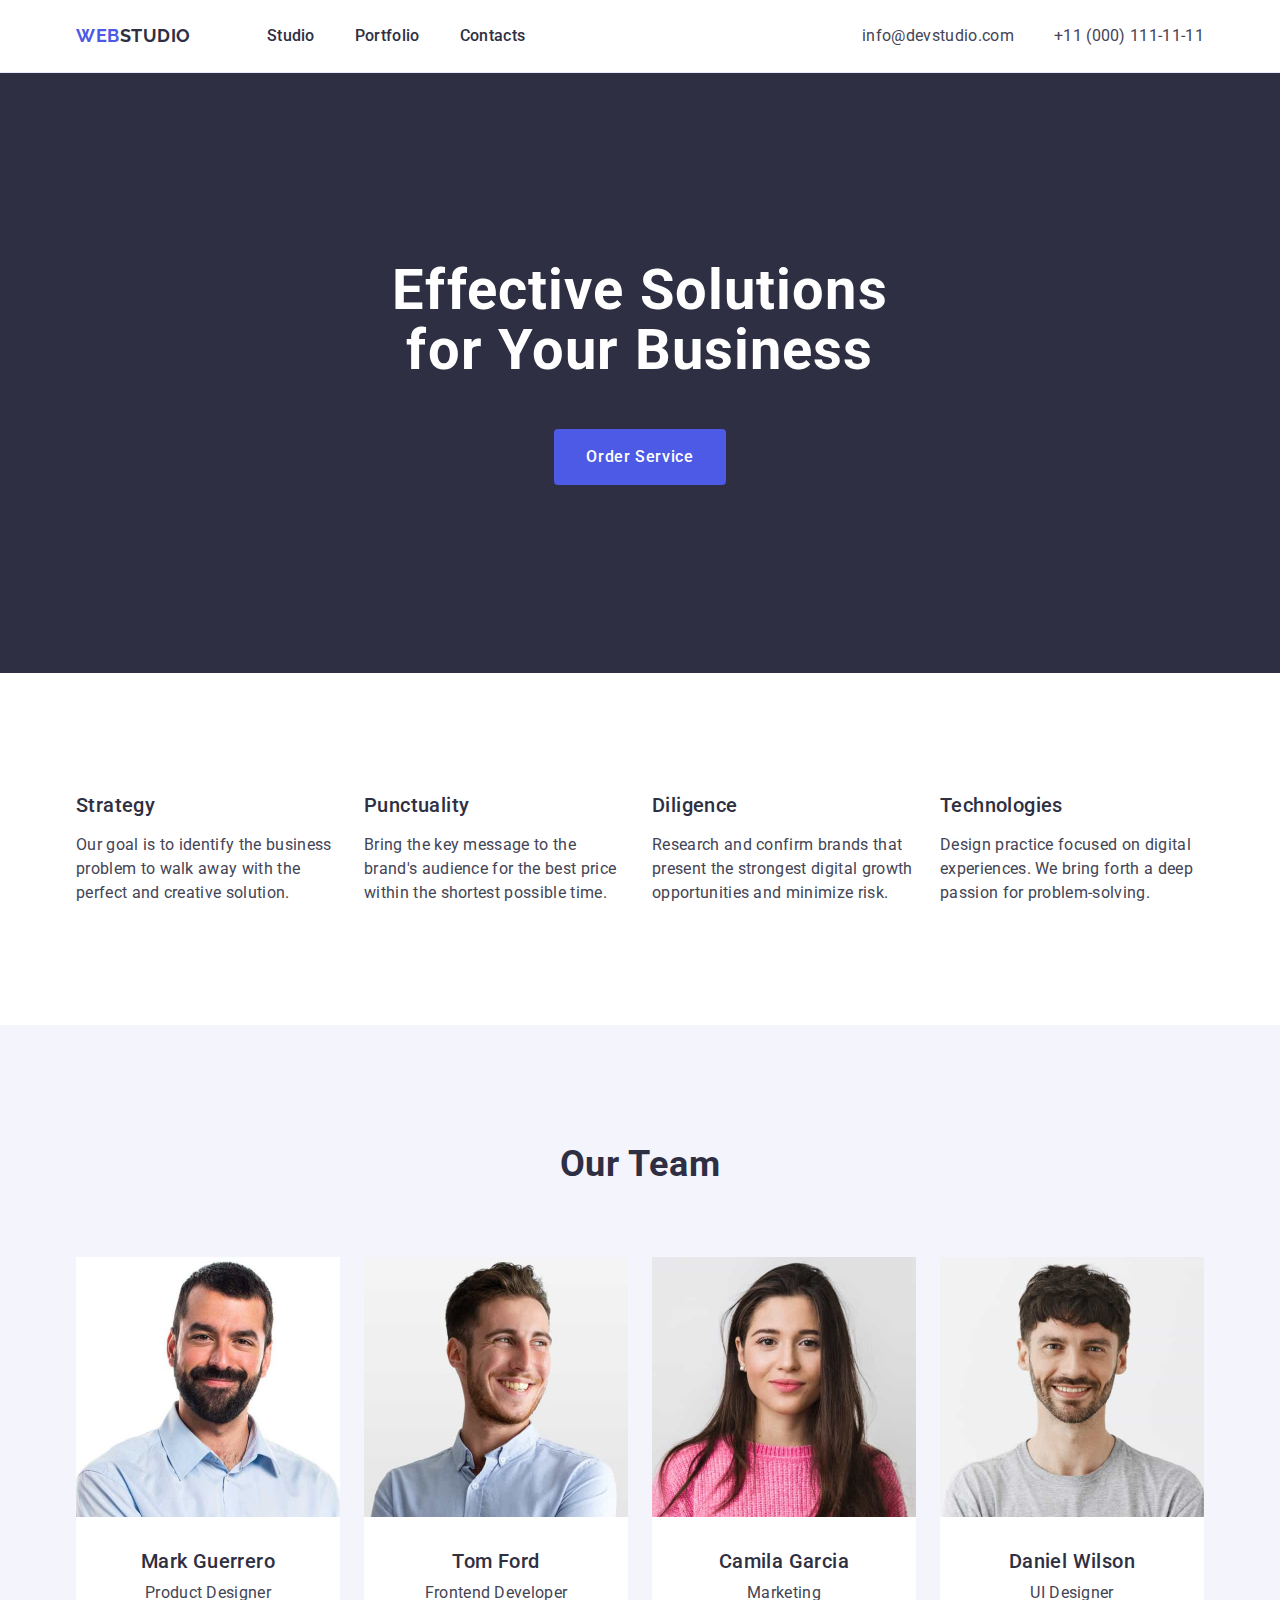
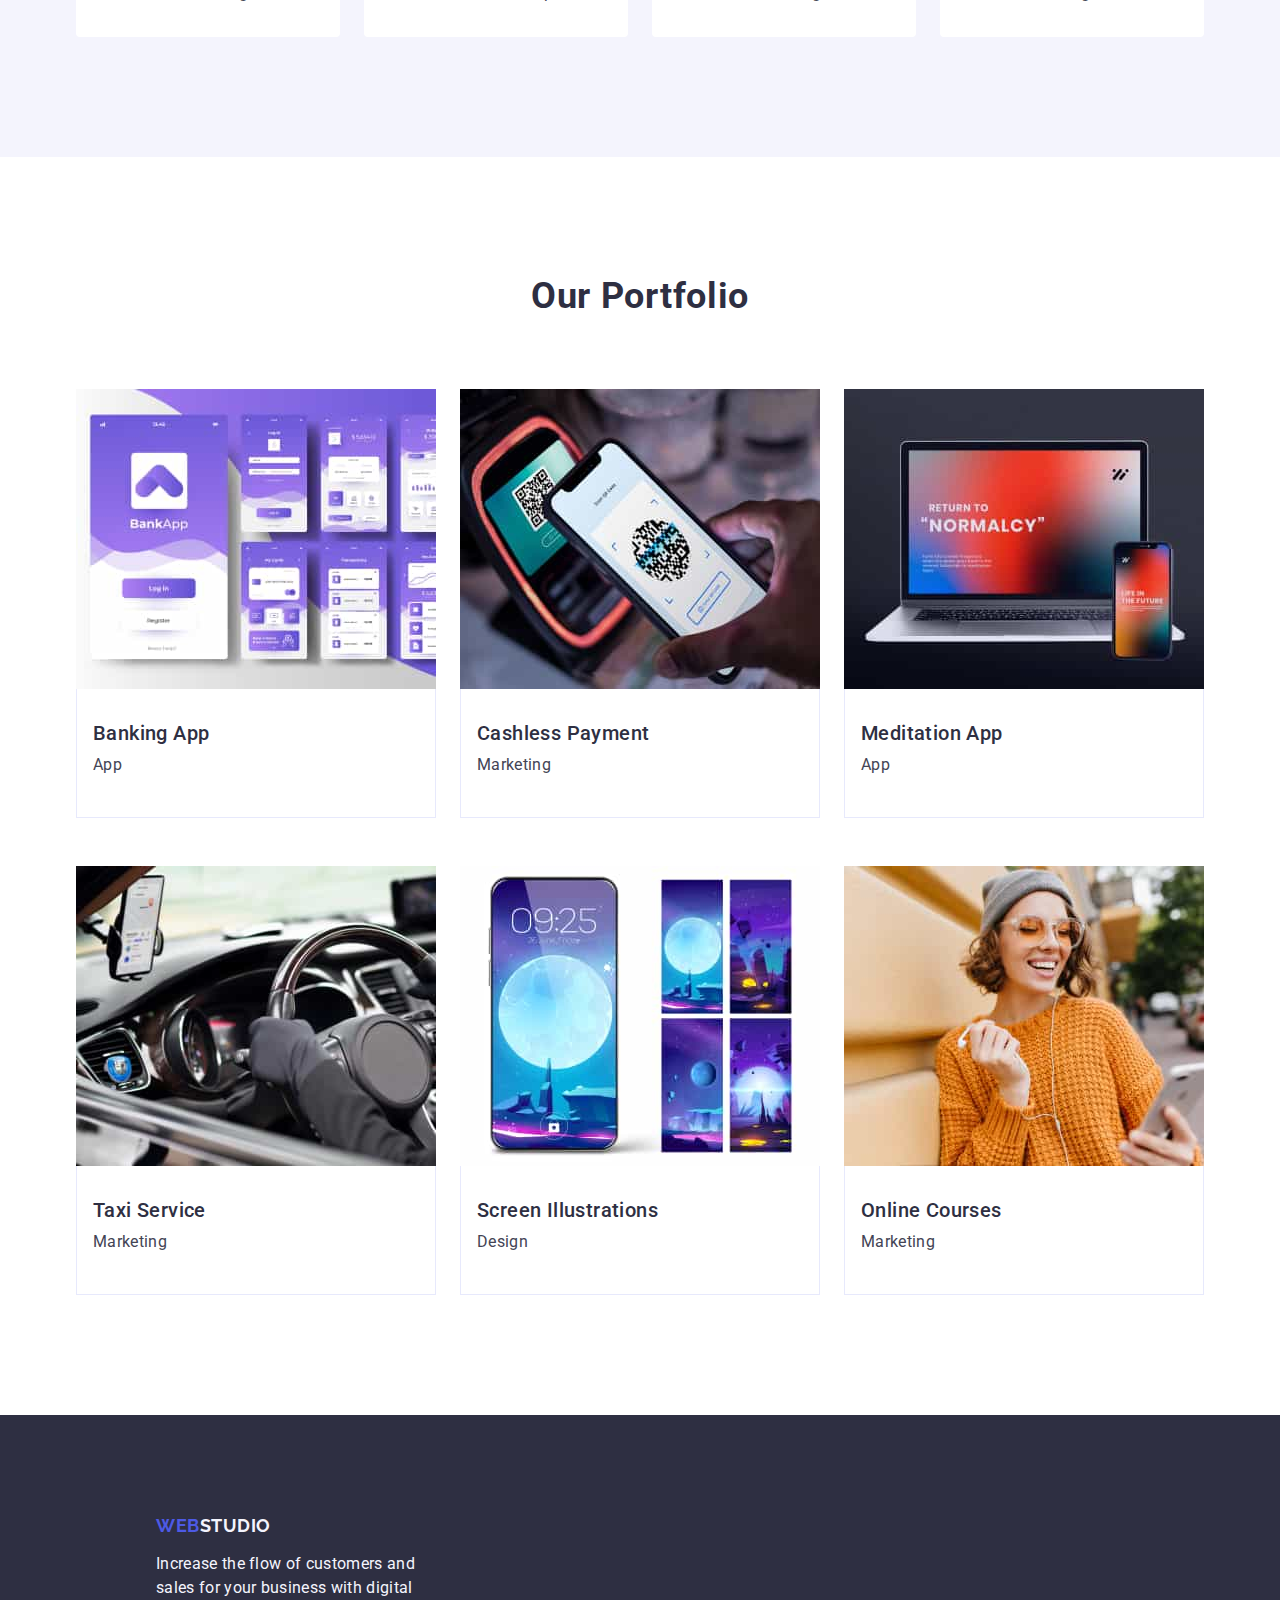
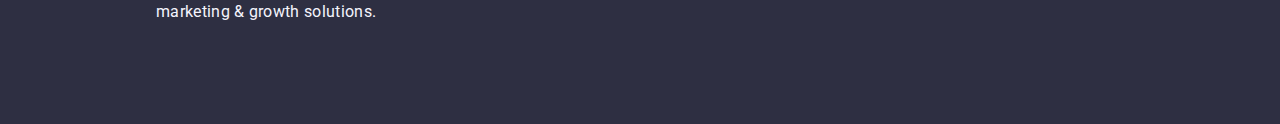
==== index.html @ 089686ec "Initial commit" ====
<!DOCTYPE html>
<html lang="en">

<head>
	<meta charset="UTF-8">
	<meta name="description" content="Web studio company">
	<link rel="preconnect" href="https://fonts.googleapis.com">
	<link rel="preconnect" href="https://fonts.gstatic.com" crossorigin>
	<link href="https://fonts.googleapis.com/css2?family=Raleway:ital,wght@0,100..900;1,100..900&display=swap"
		rel="stylesheet">
	<link
		href="https://fonts.googleapis.com/css2?family=Raleway:ital,wght@0,100..900;1,100..900&family=Roboto:ital,wght@0,100;0,300;0,400;0,500;0,700;0,900;1,100;1,300;1,400;1,500;1,700;1,900&display=swap"
		rel="stylesheet">
	<meta name="WebStudio" content="width=device-width, initial-scale=1.0">
	<link rel="stylesheet" href="https://cdn.jsdelivr.net/npm/modern-normalize@1.1.0/modern-normalize.min.css">
	<link rel="stylesheet" href="./css/styles.css">
	<title>WebStudio</title>
</head>

<body>
	<header class="top-header-bar">
		<div class="container top-header">
			<nav class="top-header-navigation">
				<a href="./index.html" class="logo">Web<span class="studio-logo-text">Studio</span></a>
				<ul class="top-nav-list">
					<li><a href="./index.html" class="top-nav-menu">Studio</a></li>
					<li><a href="" class="top-nav-menu">Portfolio</a></li>
					<li><a href="" class="top-nav-menu">Contacts</a></li>
				</ul>
			</nav>
			<address class="contact">
				<ul class="contact-list">
					<li>
						<a href="mailto:info@devstudio.com" target="_blank" class="contact-info">info@devstudio.com</a>
					</li>
					<li>
						<a href="tel:+110001111111" target="_blank" class="contact-info">+11 (000) 111-11-11</a>
					</li>
				</ul>
			</address>
		</div>
	</header>

	<main>
		<section class="main-section section">
			<div class="container">
				<h1 class="main-text">Effective Solutions for Your Business</h1>
				<button type="button" class="order-button">Order Service</button>
			</div>
		</section>
		<section class="info-section container section">
			<div class="container">
				<h2 class="info-section-header">About us</h2>
				<ul class="info-section-list">
					<li class="info-section-list-element">
						<h3 class="info-section-goals">Strategy</h3>
						<p class="info-text">
							Our goal is to identify the business problem to walk away with the
							perfect and creative solution.
						</p>
					</li>
					<li class="info-section-list-element">
						<h3 class="info-section-goals">Punctuality</h3>
						<p class="info-text">
							Bring the key message to the brand's audience for the best price
							within the shortest possible time.
						</p>
					</li>
					<li class="info-section-list-element">
						<h3 class="info-section-goals">Diligence</h3>
						<p class="info-text">
							Research and confirm brands that present the strongest digital
							growth opportunities and minimize risk.
						</p>
					</li>
					<li class="info-section-list-element">
						<h3 class="info-section-goals">Technologies</h3>
						<p class="info-text">
							Design practice focused on digital experiences. We bring forth a
							deep passion for problem-solving.
						</p>
					</li>
				</ul>
			</div>
		</section>
		<section class="team-section section">
			<div class="container">
				<h2 class="team-section-header">Our Team</h2>
				<ul class="team-section-list">
					<li class="team-section-list-element">
						<img src="./images/team1.jpg" alt="Portrait of Mark Guerrero" width="264" height="260">
						<div class="team-member-info">
							<h3 class="team-section-name-header">Mark Guerrero</h3>
							<p class="team-section-name-paragraph">Product Designer</p>
						</div>
					</li>
					<li class="team-section-list-element">
						<img src="./images/team2.jpg" alt="Portrait of Tom Ford" width="264" height="260">
						<div class="team-member-info">
							<h3 class="team-section-name-header">Tom Ford</h3>
							<p class="team-section-name-paragraph">Frontend Developer</p>
						</div>
					</li>
					<li class="team-section-list-element">
						<img src="./images/team3.jpg" alt="Portrait of Camila Garcia" width="264" height="260">
						<div class="team-member-info">
							<h3 class="team-section-name-header">Camila Garcia</h3>
							<p class="team-section-name-paragraph">Marketing</p>
						</div>
					</li>
					<li class="team-section-list-element">
						<img src="./images/team4.jpg" alt="Portrait of Daniel Wilson" width="264" height="260">
						<div class="team-member-info">
							<h3 class="team-section-name-header">Daniel Wilson</h3>
							<p class="team-section-name-paragraph">UI Designer</p>
						</div>
					</li>
				</ul>
			</div>
		</section>
		<section class="portfolio-section section">
			<div class="container">
				<h2 class="portfolio-section-header">Our Portfolio</h2>
				<ul class="portfolio-section-list">
					<li class="portfolio-section-list-element">
						<img src="./images/banking-app.jpg" alt="UI of a mobile banking app called BankApp" width="360"
							height="300">
						<div class="portfolio-element-info">
							<h3 class="portfolio-section-element-name">Banking App</h3>
							<p class="portfolio-section-type">App</p>
						</div>
					</li>
					<li class="portfolio-section-list-element">
						<img src="./images/cashless-payment.jpg"
							alt="Close-up of a person holding a smartphone and using it to scan a QR code" width="360"
							height="300">
						<div class="portfolio-element-info">
							<h3 class="portfolio-section-element-name">Cashless Payment</h3>
							<p class="portfolio-section-type">Marketing</p>
						</div>
					</li>
					<li class="portfolio-section-list-element">
						<img src="./images/meditation-app.jpg"
							alt="Digital device screen mockup featuring a laptop and a smartphone with gradient wallpapers"
							width="360" height="300">
						<div class="portfolio-element-info">
							<h3 class="portfolio-section-element-name">Meditation App</h3>
							<p class="portfolio-section-type">App</p>
						</div>
					</li>
					<li class="portfolio-section-list-element">
						<img src="./images/taxi-service.jpg" alt="Photo of a person driving a car, person off screen"
							width="360" height="300">
						<div class="portfolio-element-info">
							<h3 class="portfolio-section-element-name">Taxi Service</h3>
							<p class="portfolio-section-type">Marketing</p>
						</div>
					</li>
					<li class="portfolio-section-list-element">
						<img src="./images/screen-illustration.jpg"
							alt="Smartphone with a white full moon illustration on the screen, and a set of illustiations to the side"
							width="360" height="300">
						<div class="portfolio-element-info">
							<h3 class="portfolio-section-element-name">Screen Illustrations</h3>
							<p class="portfolio-section-type">Design</p>
						</div>
					</li>
					<li class="portfolio-section-list-element">
						<img src="./images/online-courses.jpg" alt="A woman with earphones using a phone" width="360"
							height="300">
						<div class="portfolio-element-info">
							<h3 class="portfolio-section-element-name">Online Courses</h3>
							<p class="portfolio-section-type">Marketing</p>
						</div>
					</li>
				</ul>
			</div>
		</section>
	</main>

	<footer class="footer">
		<div class="bottom-info container">
			<a href="./index.html" class="logo">Web<span class="studio-logo-text">Studio</span></a>
			<p class="bottom-info-text">
				Increase the flow of customers and sales for your business with digital
				marketing & growth solutions.
			</p>
		</div>
	</footer>
</body>

</html>
---- css/styles.css ----
*,
::before,
::after {
	box-sizing: border-box;
}

body {
	background-color: #fff;
	color: #434455;
	font-family: "Roboto", sans-serif;
	font-size: 16px;
	letter-spacing: 0.02em;
	line-height: 1.5;
}

h1,
h2,
h3,
h4,
h5,
h6,
p {
	margin: 0;
}

ul {
	list-style: none;
	margin: 0;
	padding-left: 0;
}

img {
	display: block;
	height: auto;
	max-width: 100%;
}

.section {
	padding-bottom: 120px;
	padding-top: 120px;
}

.container {
	margin: 0 auto;
	padding: 0 15px;
	width: 1158px;
}

.top-header-bar {
	border-bottom: 1px solid #e7e9fc;
}

.top-header {
	align-items: center;
	display: flex;
	justify-content: space-between;
}

.top-header-navigation {
	align-items: center;
	display: flex;
	justify-content: space-between;
}

.top-nav-list {
	align-items: center;
	display: flex;
	gap: 40px;
	justify-content: space-between;
	padding: 24px 0;
}

a {
	text-decoration: none;
}

a:active {
	color: #404bbf;
	text-decoration: underline;
	text-decoration-thickness: 4px;
}

a:hover,
a:focus {
	color: #404bbf;
}

.top-nav-menu:hover,
.top-nav-menu:active,
.top-nav-menu:focus {
	color: #404bbf;
}

.contact-info:focus .order-button:hover {
	background-color: #404bbf;
}

a:focus {
	color: #404bbf;
}

.order-button:focus {
	background-color: #404bbf;
}

.logo {
	color: #4d5ae5;
	display: flex;
	font-family: "Raleway", sans-serif;
	font-size: 18px;
	font-weight: 700;
	letter-spacing: 0.03em;
	line-height: 1.17;
	margin-right: 76px;
	text-transform: uppercase;
}

.studio-logo-text {
	color: #2e2f42;
}

.top-nav-menu {
	color: #2e2f42;
	font-size: 16px;
	font-weight: 500;
	letter-spacing: 0.02em;
	line-height: 24px;
	padding: 24px 0;
}

.contact {
	font-style: normal;
}

.contact-list {
	display: flex;
	flex-direction: row;
	gap: 40px;
}

.contact-info {
	color: #434455;
	font-size: 16px;
	font-style: normal;
	letter-spacing: 0.02em;
	line-height: 24px;
}

.contact-info:hover,
.contact-info:active {
	color: #404bbf;
	text-decoration: none;
}

.main-section {
	background-color: #2e2f42;
	letter-spacing: 0.02em;
	padding: 188px 0;
}

.main-text {
	color: #fff;
	font-size: 56px;
	font-weight: 700;
	letter-spacing: 0.02em;
	line-height: 1.07;
	margin: 0 auto;
	margin-bottom: 48px;
	max-width: 496px;
	text-align: center;
}

.order-button {
	background-color: #4d5ae5;
	border: none;
	border-radius: 4px;
	color: #fff;
	cursor: pointer;
	display: block;
	font-size: 16px;
	font-weight: 500;
	letter-spacing: 0.04em;
	line-height: 24px;
	margin: 10px;
	margin: 0 auto;
	padding: 16px 32px;
	min-width: 169px;
}

.order-button:hover {
	background-color: #404bbf;
}

button:hover {
	background-color: #404bbf;
}

h3 {
	color: #2e2f42;
	font-size: 20px;
	font-weight: 500;
	letter-spacing: 0.02em;
	line-height: 1.2;
	text-align: left;
}

.info-section {
	padding: 120px 0;
}

.info-section p {
	color: #2e2f42;
	text-align: left;
}

.info-section-header {
	border: 0;
	clip: rect(0 0 0 0);
	clip-path: inset(100%);
	height: 1px;
	margin: -1px;
	overflow: hidden;
	padding: 0;
	position: absolute;
	white-space: nowrap;
	width: 1px;
}

.info-section-list {
	display: flex;
	flex-wrap: wrap;
	gap: 24px;
}

.info-section-list li {
	width: calc((100% - 72px) / 4);
}

.info-section-goals {
	color: #2e2f42;
	margin-bottom: 8px;
}

.info-section .info-text {
	color: #434455;
	padding-top: 8px;
}

.info-text {
	color: #434455;
	letter-spacing: 0.02em;
}

h2 {
	font-size: 36px;
	font-weight: 700;
	letter-spacing: 0.02em;
	line-height: 1.11;
}

.team-section {
	background-color: #f4f4fd;
}

.team-section-list {
	display: flex;
	flex-wrap: wrap;
	gap: 24px;
}

.team-section-header {
	color: #2e2f42;
	margin: 0 auto;
	margin-bottom: 72px;
	padding: 0 auto;
	text-align: center;
	text-transform: capitalize;
}

.team-section-list-element {
	background-color: #fff;
	border-radius: 0 0 4px 4px;
	box-shadow: 0 2px 1px 0 #2e2f4214 0 1px 1px 0 #2e2f4229 0 1px 6px 0 #2e2f4214;
	text-align: center;
}

.team-member-info {
	margin: 0;
	padding: 32px 0;
}

.team-section-name-header {
	color: #2e2f42;
	margin-bottom: 8px;
	text-align: center;
}

.team-section-name-paragraph {
	color: #434455;
	font-size: 16px;
	letter-spacing: 0.02em;
	line-height: 24px;
	text-align: center;
}

.portfolio-section p {
	font-size: 16px;
	letter-spacing: 0.02em;
	line-height: 24px;
	text-align: left;
}

.portfolio-section-list {
	column-gap: 24px;
	display: flex;
	flex-wrap: wrap;
	row-gap: 48px;
}

.portfolio-section-list-element {
	width: calc((100% - 48px) / 3);
}

.portfolio-section-header {
	color: #2e2f42;
	margin-bottom: 72px;
	text-align: center;
	text-transform: capitalize;
}

.portfolio-element-info {
	border: 1px solid #e7e9fc;
	border-top: none;
	border-top: none;
	padding: 32px 16px;
}

.portfolio-section-element-name {
	color: #2e2f42;
	margin-bottom: 8px;
}

.portfolio-section-type {
	color: #434455;
	margin-bottom: 8px;
}

.footer {
	background-color: #2e2f42;
	padding: 100px 0;
}

.bottom-info {
	margin: 0;
	padding: 0px 156px;
}

.footer .logo {
	color: #4d5ae5;
}

.footer span {
	color: #f4f4fd;
}

.bottom-info-text {
	color: #f4f4fd;
	flex-wrap: wrap;
	font-size: 16px;
	letter-spacing: 0.02em;
	line-height: 1.5;
	text-align: left;
	width: 264px;
}

.bottom-info .logo {
	display: inline-block;
	margin-bottom: 16px;
}
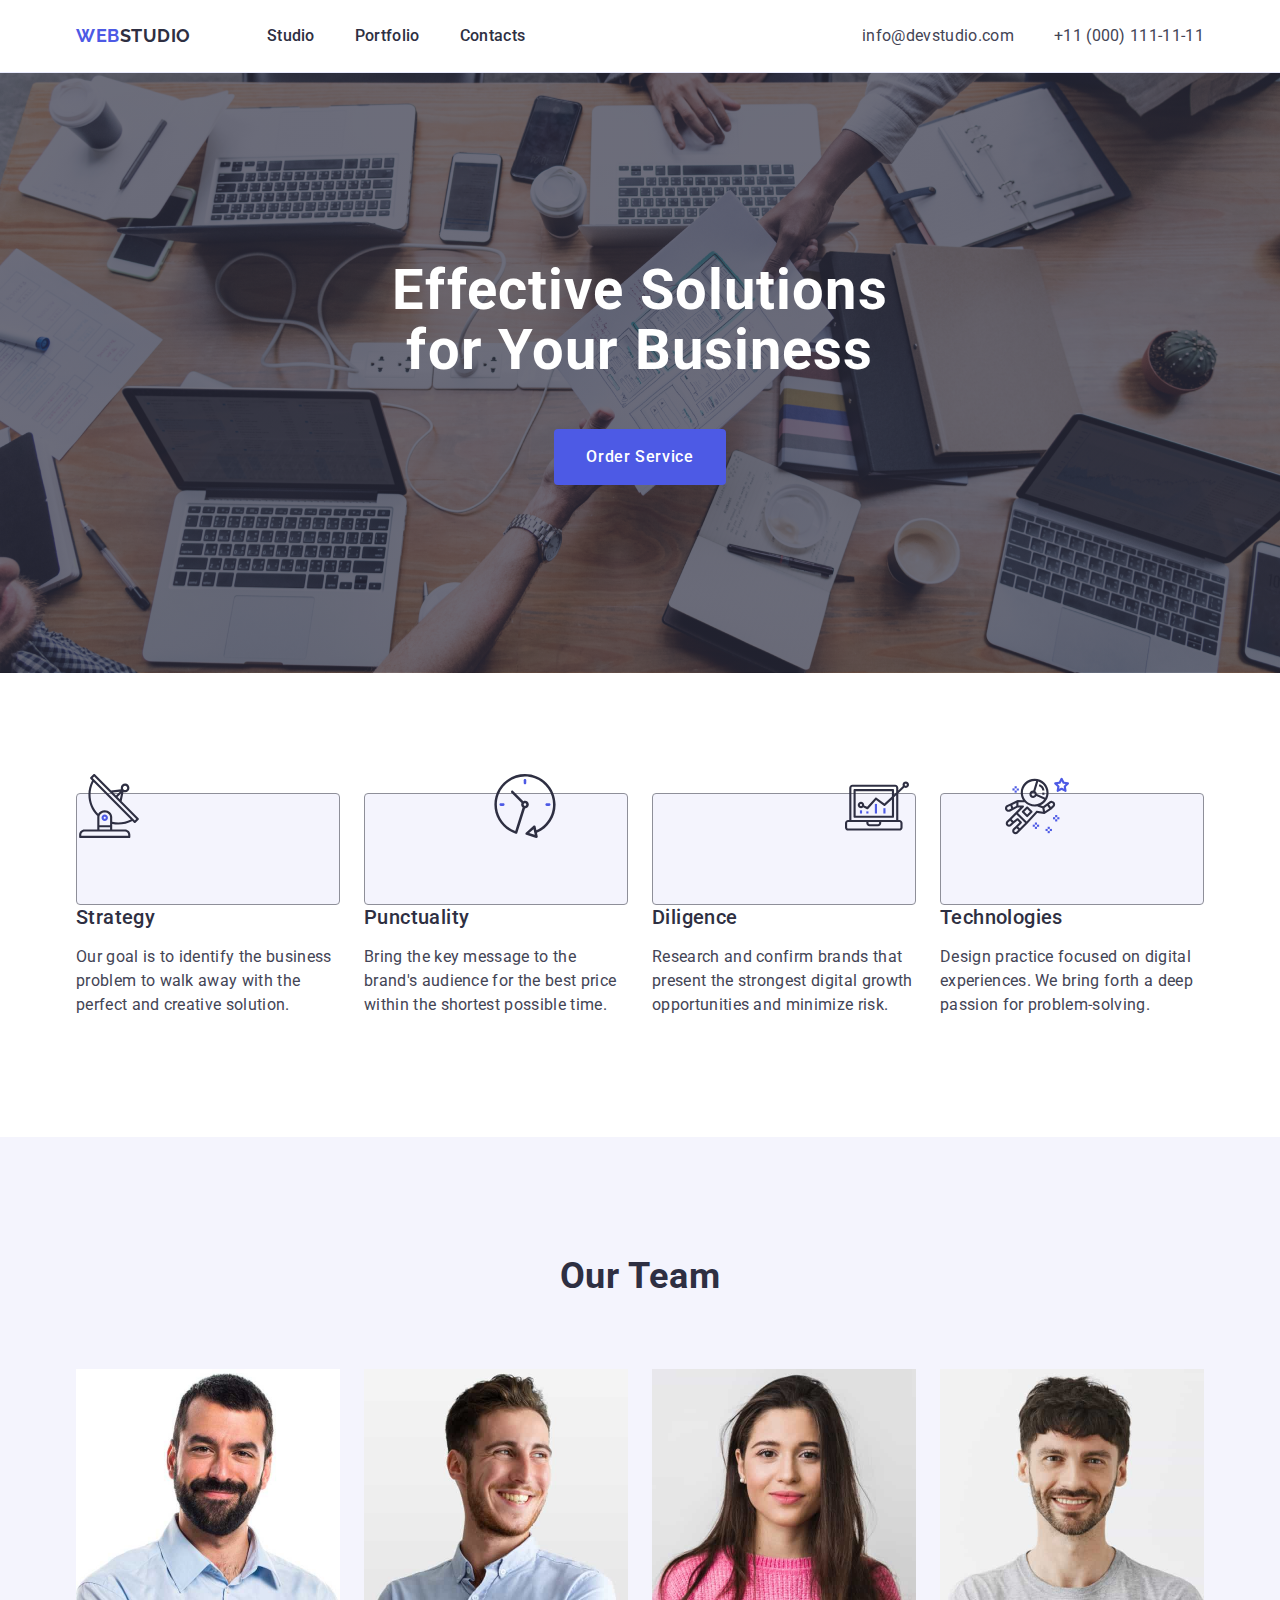
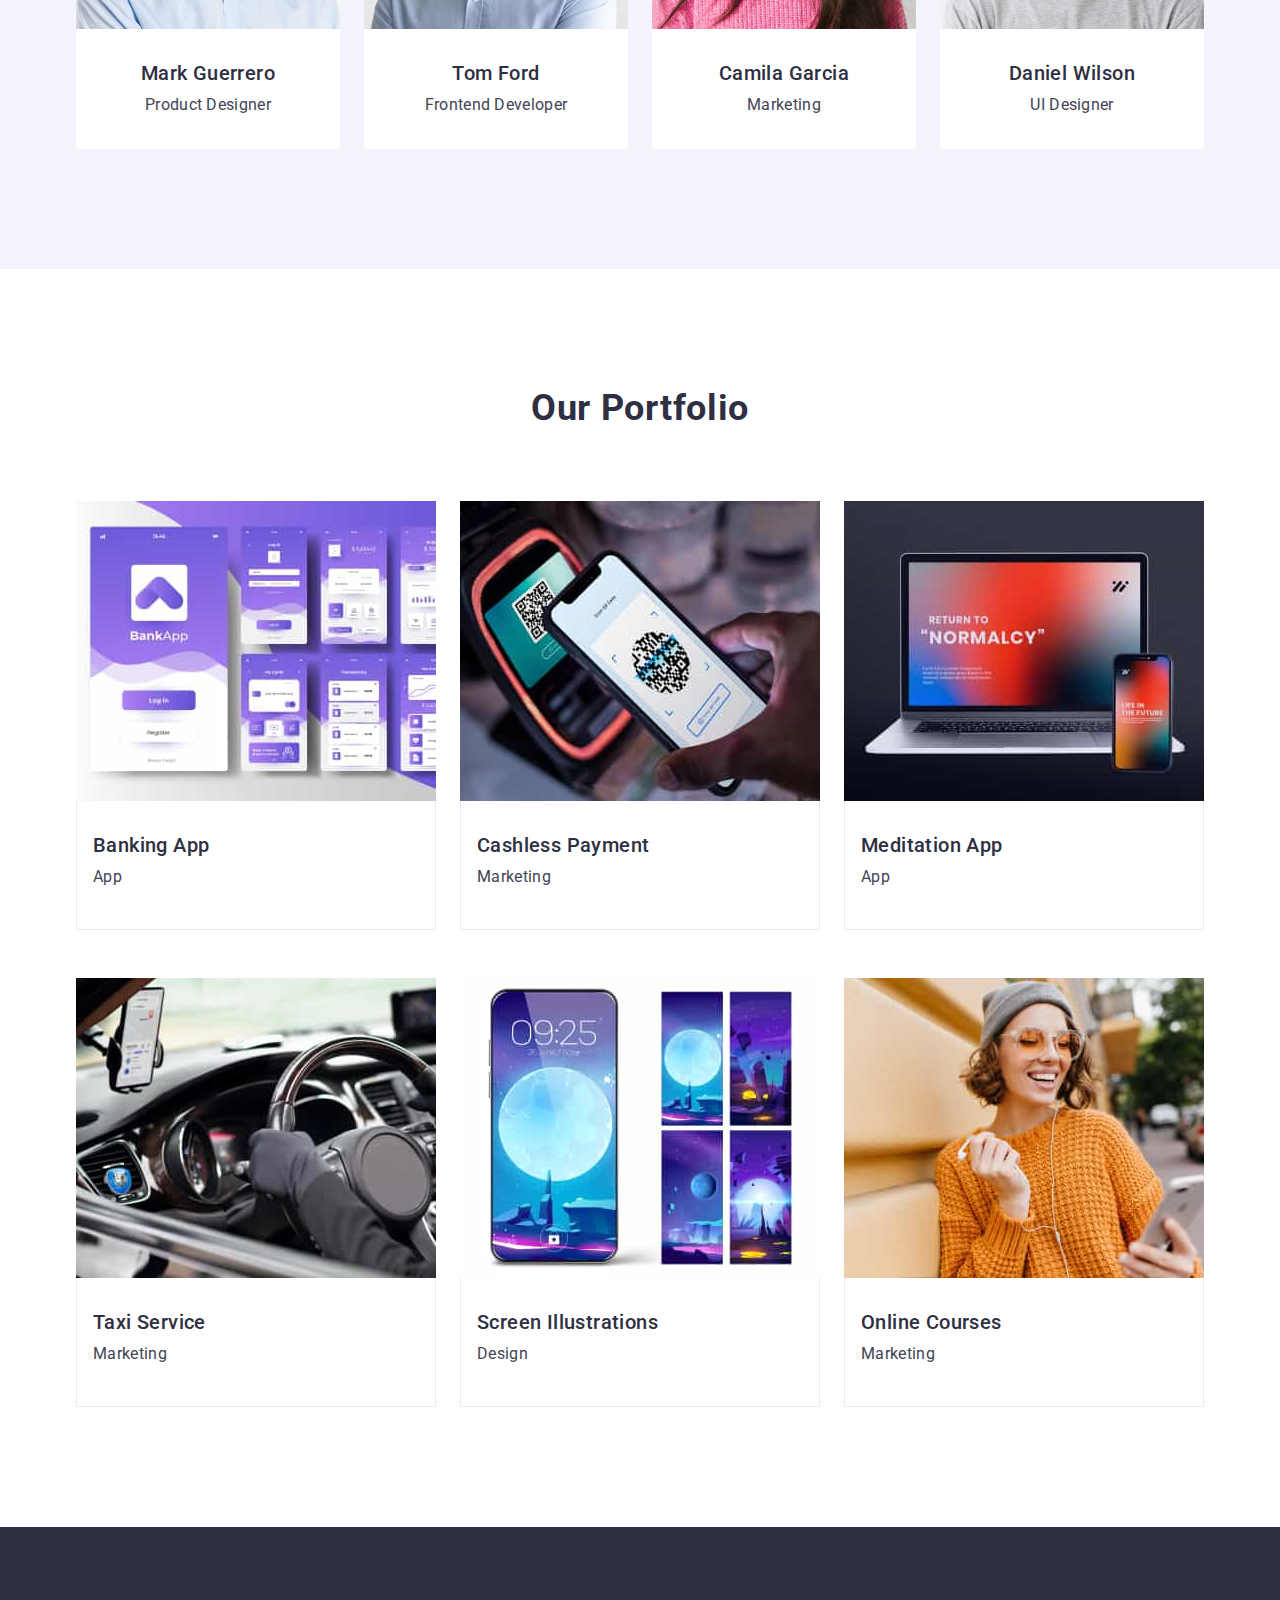
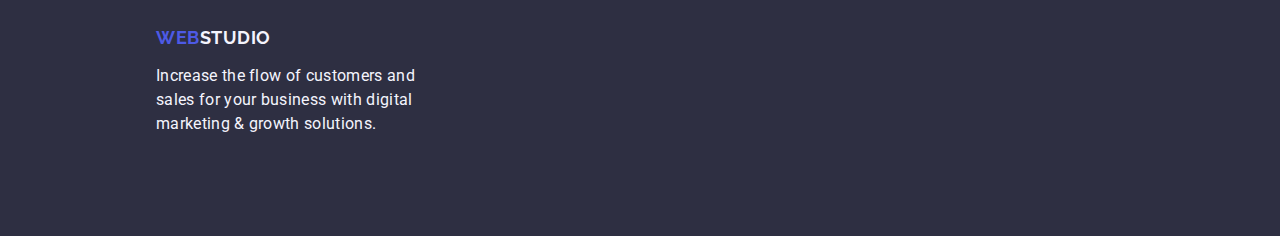
==== commit 2721c22d: "First Commit" ====
--- a/index.html
+++ b/index.html
@@ -53,6 +53,11 @@
 				<h2 class="info-section-header">About us</h2>
 				<ul class="info-section-list">
 					<li class="info-section-list-element">
+						<div class="info-section-icon-box">
+							<svg class="info-section-icon">
+								<use href="./images/sprite.svg#icon-antenna-1"></use>
+							</svg>
+						</div>
 						<h3 class="info-section-goals">Strategy</h3>
 						<p class="info-text">
 							Our goal is to identify the business problem to walk away with the
@@ -60,6 +65,11 @@
 						</p>
 					</li>
 					<li class="info-section-list-element">
+						<div class="info-section-icon-box">
+							<svg class="info-section-icon">
+								<use href="./images/sprite.svg#icon-clock-1"></use>
+							</svg>
+						</div>
 						<h3 class="info-section-goals">Punctuality</h3>
 						<p class="info-text">
 							Bring the key message to the brand's audience for the best price
@@ -67,6 +77,11 @@
 						</p>
 					</li>
 					<li class="info-section-list-element">
+						<div class="info-section-icon-box">
+							<svg class="info-section-icon">
+								<use href="./images/sprite.svg#icon-diagram-1"></use>
+							</svg>
+						</div>
 						<h3 class="info-section-goals">Diligence</h3>
 						<p class="info-text">
 							Research and confirm brands that present the strongest digital
@@ -74,6 +89,11 @@
 						</p>
 					</li>
 					<li class="info-section-list-element">
+						<div class="info-section-icon-box">
+							<svg class="info-section-icon">
+								<use href="./images/sprite.svg#icon-astronaut-1"></use>
+							</svg>
+						</div>
 						<h3 class="info-section-goals">Technologies</h3>
 						<p class="info-text">
 							Design practice focused on digital experiences. We bring forth a
--- a/css/styles.css
+++ b/css/styles.css
@@ -156,6 +156,15 @@
 	background-color: #2e2f42;
 	letter-spacing: 0.02em;
 	padding: 188px 0;
+	background-image: linear-gradient(
+			to bottom,
+			rgba(46, 47, 66, 0.7),
+			rgba(46, 47, 66, 0.7)
+		),
+		url(/images/people-office.png);
+
+	background-repeat: no-repeat;
+	background-position: center;
 }
 
 .main-text {
@@ -206,6 +215,21 @@
 
 .info-section {
 	padding: 120px 0;
+}
+
+.info-section-icon-box {
+	display: flex;
+	justify-content: center;
+	align-items: center;
+	width: 264px;
+	height: 112px;
+	border-radius: 4px;
+	border: 1px;
+	background-color: #f4f4fd;
+	border: 1px solid #8e8f99;
+}
+
+.info-section-icon use {
 }
 
 .info-section p {
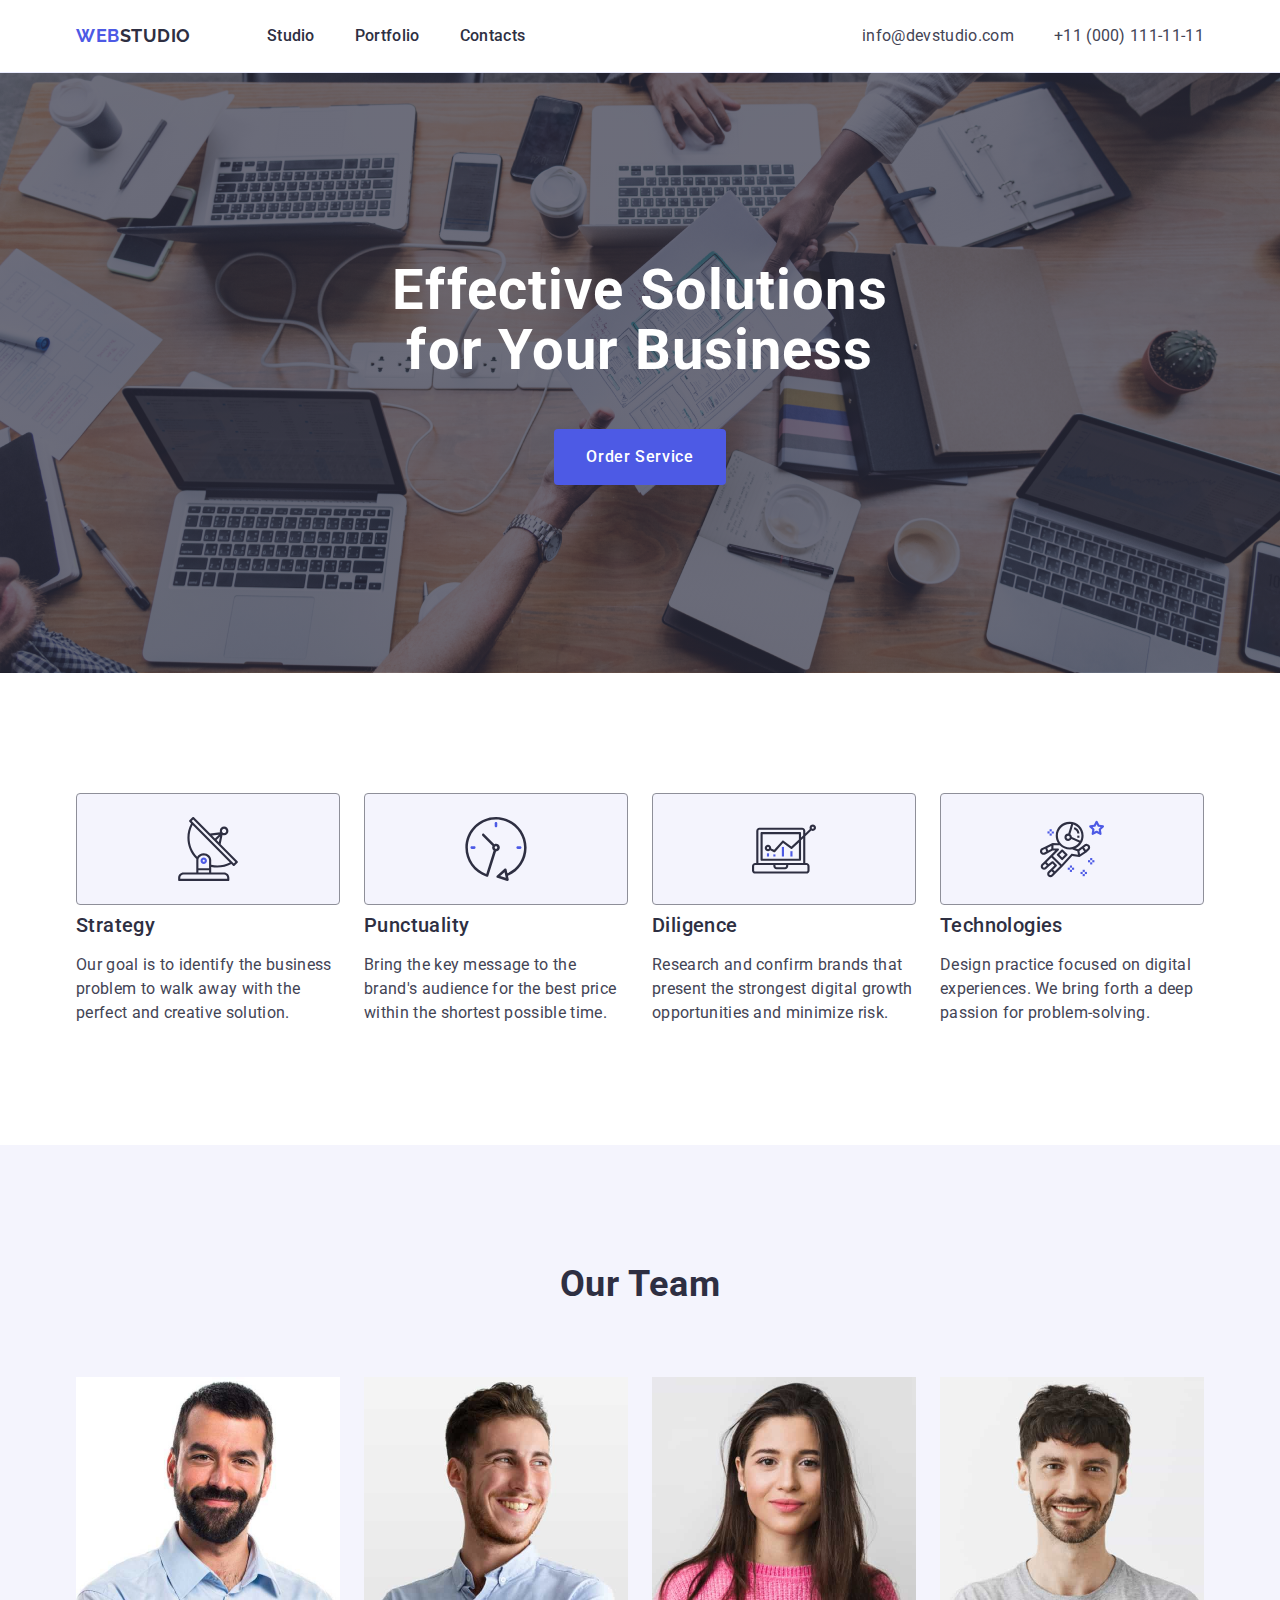
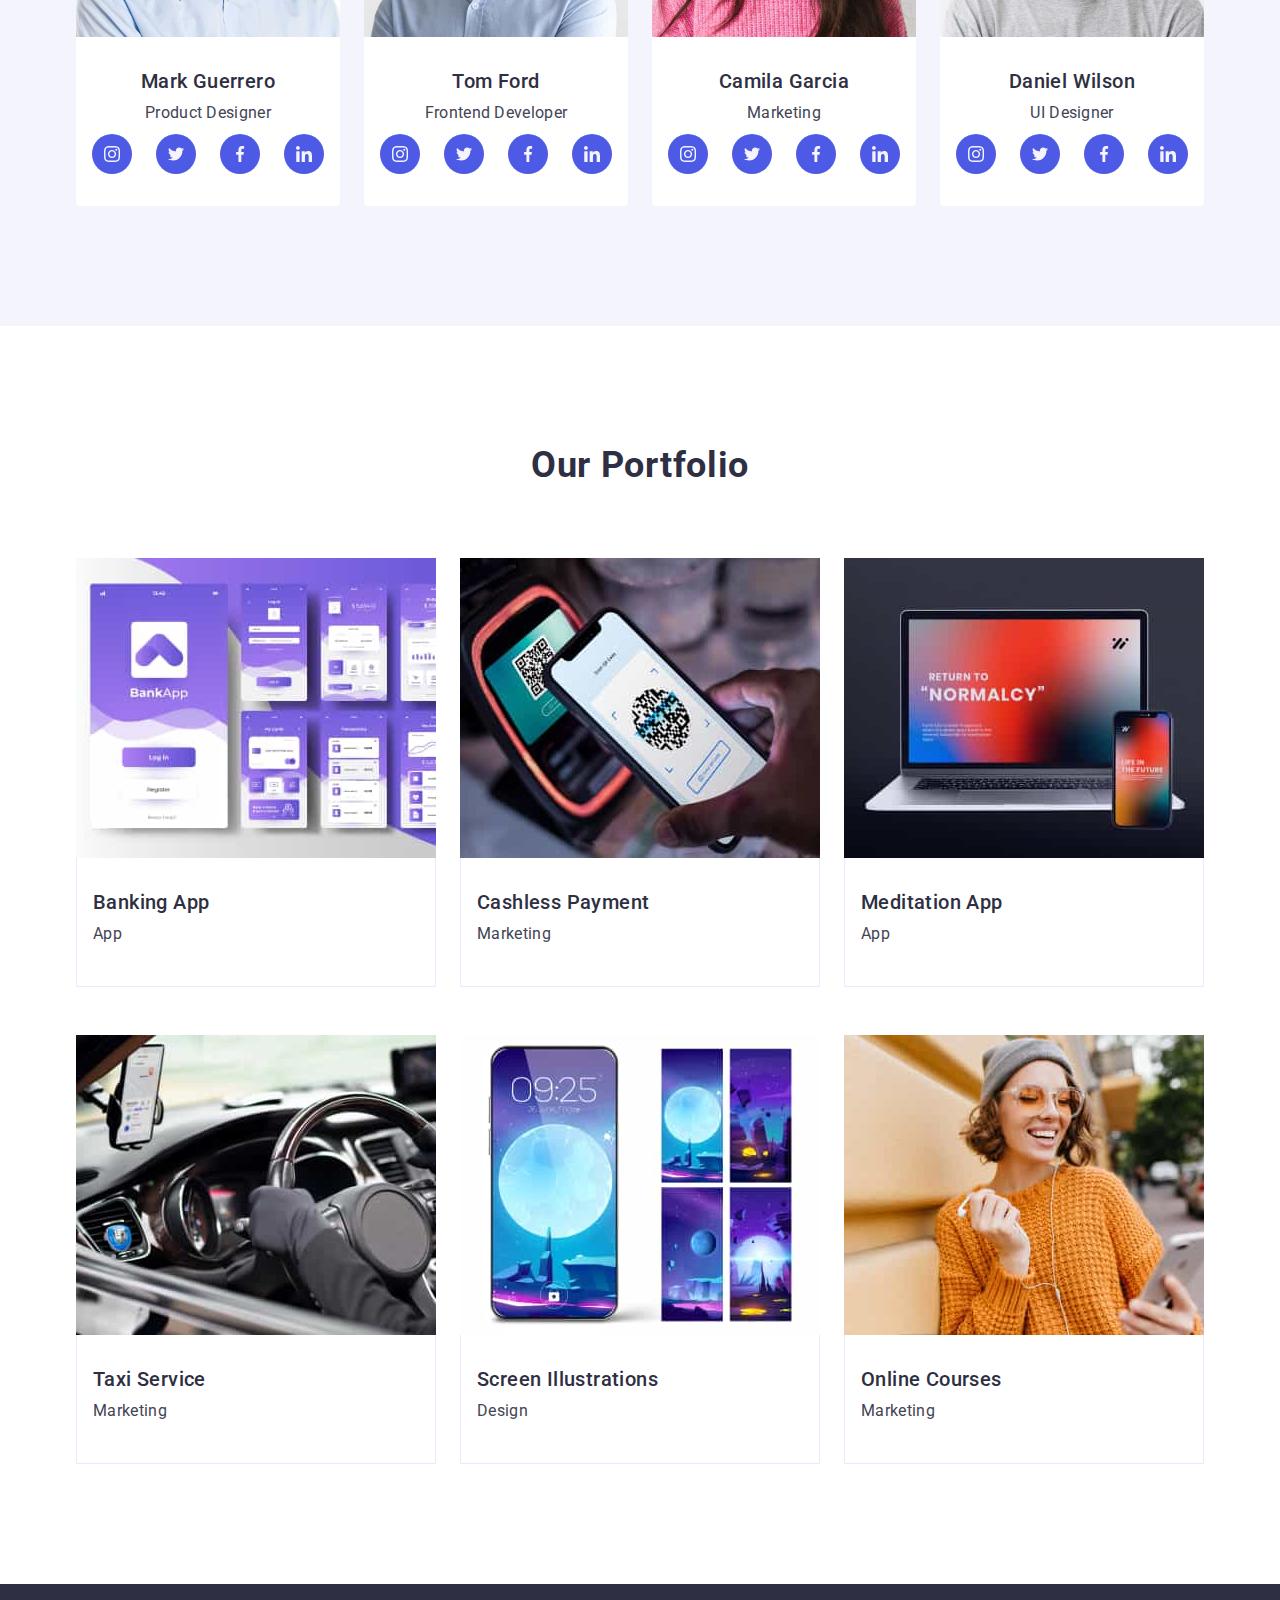
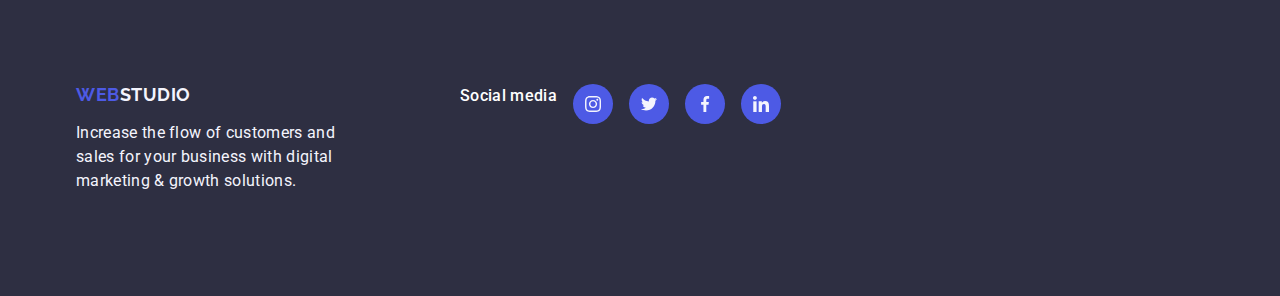
==== commit d1a2e401: "Second Commit" ====
--- a/index.html
+++ b/index.html
@@ -54,8 +54,8 @@
 				<ul class="info-section-list">
 					<li class="info-section-list-element">
 						<div class="info-section-icon-box">
-							<svg class="info-section-icon">
-								<use href="./images/sprite.svg#icon-antenna-1"></use>
+							<svg class="info-section-icon" width="64" height="64">
+								<use href="./images/icons.svg#icon-antenna-1"></use>
 							</svg>
 						</div>
 						<h3 class="info-section-goals">Strategy</h3>
@@ -66,8 +66,8 @@
 					</li>
 					<li class="info-section-list-element">
 						<div class="info-section-icon-box">
-							<svg class="info-section-icon">
-								<use href="./images/sprite.svg#icon-clock-1"></use>
+							<svg class="info-section-icon" width="64" height="64">
+								<use href="./images/icons.svg#icon-clock-1"></use>
 							</svg>
 						</div>
 						<h3 class="info-section-goals">Punctuality</h3>
@@ -78,8 +78,8 @@
 					</li>
 					<li class="info-section-list-element">
 						<div class="info-section-icon-box">
-							<svg class="info-section-icon">
-								<use href="./images/sprite.svg#icon-diagram-1"></use>
+							<svg class="info-section-icon" width="64" height="64">
+								<use href="./images/icons.svg#icon-diagram-1"></use>
 							</svg>
 						</div>
 						<h3 class="info-section-goals">Diligence</h3>
@@ -90,8 +90,8 @@
 					</li>
 					<li class="info-section-list-element">
 						<div class="info-section-icon-box">
-							<svg class="info-section-icon">
-								<use href="./images/sprite.svg#icon-astronaut-1"></use>
+							<svg class="info-section-icon" width="64" height="64">
+								<use href="./images/icons.svg#icon-astronaut-1"></use>
 							</svg>
 						</div>
 						<h3 class="info-section-goals">Technologies</h3>
@@ -109,30 +109,166 @@
 				<ul class="team-section-list">
 					<li class="team-section-list-element">
 						<img src="./images/team1.jpg" alt="Portrait of Mark Guerrero" width="264" height="260">
-						<div class="team-member-info">
+						<div class="team-section-member">
 							<h3 class="team-section-name-header">Mark Guerrero</h3>
 							<p class="team-section-name-paragraph">Product Designer</p>
+							<ul class="team-section-member-socials">
+								<li class="team-section-member-socials-list-element">
+									<a class="team-section-member-socials-link" href="https://www.instagram.com/"
+										target="_blank">
+										<svg class="team-section-member-socials-link-icon" width="16" height="16">
+											<use href="./images/icons.svg#icon-instagram-2"></use>
+										</svg>
+									</a>
+								</li>
+								<li class="team-section-member-socials-list-element">
+									<a class="team-section-member-socials-link" href="https://www.twitter.com/"
+										target="_blank">
+										<svg class="team-section-member-socials-link-icon" width="16" height="16">
+											<use href="./images/icons.svg#icon-twitter-1"></use>
+										</svg>
+									</a>
+								</li>
+								<li class="team-section-member-socials-list-element">
+									<a class="team-section-member-socials-link" href="https://www.facebook.com/"
+										target="_blank">
+										<svg class="team-section-member-socials-link-icon" width="16" height="16">
+											<use href="./images/icons.svg#icon-facebook-1"></use>
+										</svg>
+									</a>
+								</li>
+								<li class="team-section-member-socials-list-element">
+									<a class="team-section-member-socials-link" href="https://www.linkedin.com/"
+										target="_blank">
+										<svg class="team-section-member-socials-link-icon" width="16" height="16">
+											<use href="./images/icons.svg#icon-linkedin-1"></use>
+										</svg>
+									</a>
+								</li>
+							</ul>
 						</div>
 					</li>
 					<li class="team-section-list-element">
 						<img src="./images/team2.jpg" alt="Portrait of Tom Ford" width="264" height="260">
-						<div class="team-member-info">
+						<div class="team-section-member">
 							<h3 class="team-section-name-header">Tom Ford</h3>
 							<p class="team-section-name-paragraph">Frontend Developer</p>
+							<ul class="team-section-member-socials">
+								<li class="team-section-member-socials-list-element">
+									<a class="team-section-member-socials-link" href="https://www.instagram.com/"
+										target="_blank">
+										<svg class="team-section-member-socials-link-icon" width="16" height="16">
+											<use href="./images/icons.svg#icon-instagram-2"></use>
+										</svg>
+									</a>
+								</li>
+								<li class="team-section-member-socials-list-element">
+									<a class="team-section-member-socials-link" href="https://www.twitter.com/"
+										target="_blank">
+										<svg class="team-section-member-socials-link-icon" width="16" height="16">
+											<use href="./images/icons.svg#icon-twitter-1"></use>
+										</svg>
+									</a>
+								</li>
+								<li class="team-section-member-socials-list-element">
+									<a class="team-section-member-socials-link" href="https://www.facebook.com/"
+										target="_blank">
+										<svg class="team-section-member-socials-link-icon" width="16" height="16">
+											<use href="./images/icons.svg#icon-facebook-1"></use>
+										</svg>
+									</a>
+								</li>
+								<li class="team-section-member-socials-list-element">
+									<a class="team-section-member-socials-link" href="https://www.linkedin.com/"
+										target="_blank">
+										<svg class="team-section-member-socials-link-icon" width="16" height="16">
+											<use href="./images/icons.svg#icon-linkedin-1"></use>
+										</svg>
+									</a>
+								</li>
+							</ul>
 						</div>
 					</li>
 					<li class="team-section-list-element">
 						<img src="./images/team3.jpg" alt="Portrait of Camila Garcia" width="264" height="260">
-						<div class="team-member-info">
+						<div class="team-section-member">
 							<h3 class="team-section-name-header">Camila Garcia</h3>
 							<p class="team-section-name-paragraph">Marketing</p>
+							<ul class="team-section-member-socials">
+								<li class="team-section-member-socials-list-element">
+									<a class="team-section-member-socials-link" href="https://www.instagram.com/"
+										target="_blank">
+										<svg class="team-section-member-socials-link-icon" width="16" height="16">
+											<use href="./images/icons.svg#icon-instagram-2"></use>
+										</svg>
+									</a>
+								</li>
+								<li class="team-section-member-socials-list-element">
+									<a class="team-section-member-socials-link" href="https://www.twitter.com/"
+										target="_blank">
+										<svg class="team-section-member-socials-link-icon" width="16" height="16">
+											<use href="./images/icons.svg#icon-twitter-1"></use>
+										</svg>
+									</a>
+								</li>
+								<li class="team-section-member-socials-list-element">
+									<a class="team-section-member-socials-link" href="https://www.facebook.com/"
+										target="_blank">
+										<svg class="team-section-member-socials-link-icon" width="16" height="16">
+											<use href="./images/icons.svg#icon-facebook-1"></use>
+										</svg>
+									</a>
+								</li>
+								<li class="team-section-member-socials-list-element">
+									<a class="team-section-member-socials-link" href="https://www.linkedin.com/"
+										target="_blank">
+										<svg class="team-section-member-socials-link-icon" width="16" height="16">
+											<use href="./images/icons.svg#icon-linkedin-1"></use>
+										</svg>
+									</a>
+								</li>
+							</ul>
 						</div>
 					</li>
 					<li class="team-section-list-element">
 						<img src="./images/team4.jpg" alt="Portrait of Daniel Wilson" width="264" height="260">
-						<div class="team-member-info">
+						<div class="team-section-member">
 							<h3 class="team-section-name-header">Daniel Wilson</h3>
 							<p class="team-section-name-paragraph">UI Designer</p>
+							<ul class="team-section-member-socials">
+								<li class="team-section-member-socials-list-element">
+									<a class="team-section-member-socials-link" href="https://www.instagram.com/"
+										target="_blank">
+										<svg class="team-section-member-socials-link-icon" width="16" height="16">
+											<use href="./images/icons.svg#icon-instagram-2"></use>
+										</svg>
+									</a>
+								</li>
+								<li class="team-section-member-socials-list-element">
+									<a class="team-section-member-socials-link" href="https://www.twitter.com/"
+										target="_blank">
+										<svg class="team-section-member-socials-link-icon" width="16" height="16">
+											<use href="./images/icons.svg#icon-twitter-1"></use>
+										</svg>
+									</a>
+								</li>
+								<li class="team-section-member-socials-list-element">
+									<a class="team-section-member-socials-link" href="https://www.facebook.com/"
+										target="_blank">
+										<svg class="team-section-member-socials-link-icon" width="16" height="16">
+											<use href="./images/icons.svg#icon-facebook-1"></use>
+										</svg>
+									</a>
+								</li>
+								<li class="team-section-member-socials-list-element">
+									<a class="team-section-member-socials-link" href="https://www.linkedin.com/"
+										target="_blank">
+										<svg class="team-section-member-socials-link-icon" width="16" height="16">
+											<use href="./images/icons.svg#icon-linkedin-1"></use>
+										</svg>
+									</a>
+								</li>
+							</ul>
 						</div>
 					</li>
 				</ul>
@@ -143,51 +279,105 @@
 				<h2 class="portfolio-section-header">Our Portfolio</h2>
 				<ul class="portfolio-section-list">
 					<li class="portfolio-section-list-element">
-						<img src="./images/banking-app.jpg" alt="UI of a mobile banking app called BankApp" width="360"
-							height="300">
+						<div class="portfolio-section-image">
+							<img src="./images/banking-app.jpg" alt="UI of a mobile banking app called BankApp"
+								width="360" height="300">
+							<p class="portfolio-section-image-overlay">
+								14 Stylish and User-Friendly App Design
+								Concepts · Task Manager App · Calorie
+								Tracker App · Exotic Fruit Ecommerce App ·
+								Cloud Storage App
+							</p>
+						</div>
+
 						<div class="portfolio-element-info">
 							<h3 class="portfolio-section-element-name">Banking App</h3>
 							<p class="portfolio-section-type">App</p>
 						</div>
 					</li>
 					<li class="portfolio-section-list-element">
-						<img src="./images/cashless-payment.jpg"
-							alt="Close-up of a person holding a smartphone and using it to scan a QR code" width="360"
-							height="300">
+						<div class="portfolio-section-image">
+							<img src="./images/cashless-payment.jpg"
+								alt="Close-up of a person holding a smartphone and using it to scan a QR code"
+								width="360" height="300">
+							<p class="portfolio-section-image-overlay">
+								14 Stylish and User-Friendly App Design
+								Concepts · Task Manager App · Calorie
+								Tracker App · Exotic Fruit Ecommerce App ·
+								Cloud Storage App
+							</p>
+						</div>
+
 						<div class="portfolio-element-info">
 							<h3 class="portfolio-section-element-name">Cashless Payment</h3>
 							<p class="portfolio-section-type">Marketing</p>
 						</div>
 					</li>
 					<li class="portfolio-section-list-element">
-						<img src="./images/meditation-app.jpg"
-							alt="Digital device screen mockup featuring a laptop and a smartphone with gradient wallpapers"
-							width="360" height="300">
+						<div class="portfolio-section-image">
+							<img src="./images/meditation-app.jpg"
+								alt="Digital device screen mockup featuring a laptop and a smartphone with gradient wallpapers"
+								width="360" height="300">
+							<p class="portfolio-section-image-overlay">
+								14 Stylish and User-Friendly App Design
+								Concepts · Task Manager App · Calorie
+								Tracker App · Exotic Fruit Ecommerce App ·
+								Cloud Storage App
+							</p>
+						</div>
+
 						<div class="portfolio-element-info">
 							<h3 class="portfolio-section-element-name">Meditation App</h3>
 							<p class="portfolio-section-type">App</p>
 						</div>
 					</li>
 					<li class="portfolio-section-list-element">
-						<img src="./images/taxi-service.jpg" alt="Photo of a person driving a car, person off screen"
-							width="360" height="300">
+						<div class="portfolio-section-image">
+							<img src="./images/taxi-service.jpg"
+								alt="Photo of a person driving a car, person off screen" width="360" height="300">
+							<p class="portfolio-section-image-overlay">
+								14 Stylish and User-Friendly App Design
+								Concepts · Task Manager App · Calorie
+								Tracker App · Exotic Fruit Ecommerce App ·
+								Cloud Storage App
+							</p>
+						</div>
+
 						<div class="portfolio-element-info">
 							<h3 class="portfolio-section-element-name">Taxi Service</h3>
 							<p class="portfolio-section-type">Marketing</p>
 						</div>
 					</li>
 					<li class="portfolio-section-list-element">
-						<img src="./images/screen-illustration.jpg"
-							alt="Smartphone with a white full moon illustration on the screen, and a set of illustiations to the side"
-							width="360" height="300">
+						<div class="portfolio-section-image">
+							<img src="./images/screen-illustration.jpg"
+								alt="Smartphone with a white full moon illustration on the screen, and a set of illustiations to the side"
+								width="360" height="300">
+							<p class="portfolio-section-image-overlay">
+								14 Stylish and User-Friendly App Design
+								Concepts · Task Manager App · Calorie
+								Tracker App · Exotic Fruit Ecommerce App ·
+								Cloud Storage App
+							</p>
+						</div>
+
 						<div class="portfolio-element-info">
 							<h3 class="portfolio-section-element-name">Screen Illustrations</h3>
 							<p class="portfolio-section-type">Design</p>
 						</div>
 					</li>
 					<li class="portfolio-section-list-element">
-						<img src="./images/online-courses.jpg" alt="A woman with earphones using a phone" width="360"
-							height="300">
+						<div class="portfolio-section-image">
+							<img src="./images/online-courses.jpg" alt="A woman with earphones using a phone"
+								width="360" height="300">
+							<p class="portfolio-section-image-overlay">
+								14 Stylish and User-Friendly App Design
+								Concepts · Task Manager App · Calorie
+								Tracker App · Exotic Fruit Ecommerce App ·
+								Cloud Storage App
+							</p>
+						</div>
+
 						<div class="portfolio-element-info">
 							<h3 class="portfolio-section-element-name">Online Courses</h3>
 							<p class="portfolio-section-type">Marketing</p>
@@ -200,11 +390,47 @@
 
 	<footer class="footer">
 		<div class="bottom-info container">
-			<a href="./index.html" class="logo">Web<span class="studio-logo-text">Studio</span></a>
-			<p class="bottom-info-text">
-				Increase the flow of customers and sales for your business with digital
-				marketing & growth solutions.
-			</p>
+			<div class="bottom-info-left">
+				<a href="./index.html" class="logo">Web<span class="studio-logo-text">Studio</span></a>
+				<p class="bottom-info-text">
+					Increase the flow of customers and sales for your business with digital
+					marketing & growth solutions.
+				</p>
+			</div>
+
+			<div class="bottom-socials">
+				<p>Social media</p>
+				<ul class="bottom-socials-list">
+					<li class="bottom-socials-list-element">
+						<a class="bottom-socials-link" href="https://www.instagram.com/" target="_blank">
+							<svg class="bottom-socials-link-icon" width="16" height="16">
+								<use href="./images/icons.svg#icon-instagram-2"></use>
+							</svg>
+						</a>
+					</li>
+					<li class="bottom-socials-list-element">
+						<a class="bottom-socials-link" href="https://www.twitter.com/" target="_blank">
+							<svg class="bottom-socials-link-icon" width="16" height="16">
+								<use href="./images/icons.svg#icon-twitter-1"></use>
+							</svg>
+						</a>
+					</li>
+					<li class="bottom-socials-list-element">
+						<a class="bottom-socials-link" href="https://www.facebook.com/" target="_blank">
+							<svg class="bottom-socials-link-icon" width="16" height="16">
+								<use href="./images/icons.svg#icon-facebook-1"></use>
+							</svg>
+						</a>
+					</li>
+					<li class="bottom-socials-list-element">
+						<a class="bottom-socials-link" href="https://www.linkedin.com/" target="_blank">
+							<svg class="bottom-socials-link-icon" width="16" height="16">
+								<use href="./images/icons.svg#icon-linkedin-1"></use>
+							</svg>
+						</a>
+					</li>
+				</ul>
+			</div>
 		</div>
 	</footer>
 </body>
--- a/css/styles.css
+++ b/css/styles.css
@@ -218,18 +218,23 @@
 }
 
 .info-section-icon-box {
-	display: flex;
-	justify-content: center;
-	align-items: center;
+	background: #f4f4fd;
+	border: 1px solid #8e8f99;
+	border-radius: 4px;
 	width: 264px;
 	height: 112px;
-	border-radius: 4px;
-	border: 1px;
-	background-color: #f4f4fd;
-	border: 1px solid #8e8f99;
+	margin-bottom: 8px;
+	position: relative;
+	display: flex;
+	align-items: center;
+	justify-content: center;
 }
 
 .info-section-icon use {
+	z-index: 999;
+	position: absolute;
+	top: 24px;
+	left: 100px;
 }
 
 .info-section p {
@@ -308,7 +313,7 @@
 	text-align: center;
 }
 
-.team-member-info {
+.team-section-member {
 	margin: 0;
 	padding: 32px 0;
 }
@@ -327,7 +332,67 @@
 	text-align: center;
 }
 
-.portfolio-section p {
+.team-section-member-socials {
+	display: flex;
+	justify-content: center;
+	gap: 24px;
+	margin: 9px 16px 0px 16px;
+}
+
+.team-section-member-socials-list-element {
+	width: 40px;
+	height: 40px;
+}
+
+.team-section-member-socials-link {
+	width: 100%;
+	height: 100%;
+	transition: background-color 250ms cubic-bezier(0.4, 0, 0.2, 1);
+	background-color: #4d5ae5;
+	border-radius: 50%;
+	display: flex;
+	align-items: center;
+	justify-content: center;
+}
+
+.team-section-member-socials-link:hover,
+.team-section-member-socials-link:focus {
+	background-color: #404bbf;
+}
+
+.team-section-member-socials-link-icon {
+	fill: #f4f4fd;
+}
+
+.portfolio-section-image {
+	position: relative;
+	overflow: hidden;
+}
+
+.portfolio-section-image-overlay {
+	position: absolute;
+	top: 0;
+	left: 0;
+	width: 100%;
+	height: 100%;
+	transform: translateY(100%);
+	transition: transform 250ms cubic-bezier(0.4, 0, 0.2, 1);
+	background-color: #4d5ae5;
+	color: #f4f4fd;
+	padding: 40px 32px;
+	font-family: Roboto;
+	font-size: 16px;
+	font-weight: 400;
+	line-height: 24px;
+	letter-spacing: 0.02em;
+	text-align: left;
+}
+
+.portfolio-section-list-element:hover .portfolio-section-image-overlay {
+	transform: translateY(0);
+}
+
+.portfolio-section-type {
 	font-size: 16px;
 	letter-spacing: 0.02em;
 	line-height: 24px;
@@ -371,12 +436,17 @@
 
 .footer {
 	background-color: #2e2f42;
+	height: 312px;
 	padding: 100px 0;
 }
 
 .bottom-info {
-	margin: 0;
-	padding: 0px 156px;
+	display: flex;
+	align-items: baseline;
+}
+
+.bottom-info-left {
+	margin-right: 120px;
 }
 
 .footer .logo {
@@ -401,3 +471,52 @@
 	display: inline-block;
 	margin-bottom: 16px;
 }
+
+.bottom-socials {
+	display: flex;
+	gap: 16px;
+}
+
+.bottom-socials p {
+	font-weight: 500;
+	font-size: 16px;
+	line-height: 1.5;
+	letter-spacing: 0.02em;
+	color: #fff;
+	margin-bottom: 16px;
+}
+
+.bottom-socials-list {
+	display: flex;
+	gap: 16px;
+}
+
+.bottom-socials-list-element {
+	width: 40px;
+	height: 40px;
+}
+
+.bottom-socials-link {
+	width: 100%;
+	height: 100%;
+	transition: background-color 250ms cubic-bezier(0.4, 0, 0.2, 1);
+	background-color: #4d5ae5;
+	border-radius: 50%;
+	display: flex;
+	align-items: center;
+	justify-content: center;
+}
+
+.bottom-socials-link:hover,
+.bottom-socials-link:focus {
+	background-color: #404bbf;
+}
+
+.bottom-socials-link-icon {
+	fill: #f4f4fd;
+}
+
+.bottom-socials-link:hover,
+.bottom-socials-link:focus {
+	background-color: #31d0aa;
+}
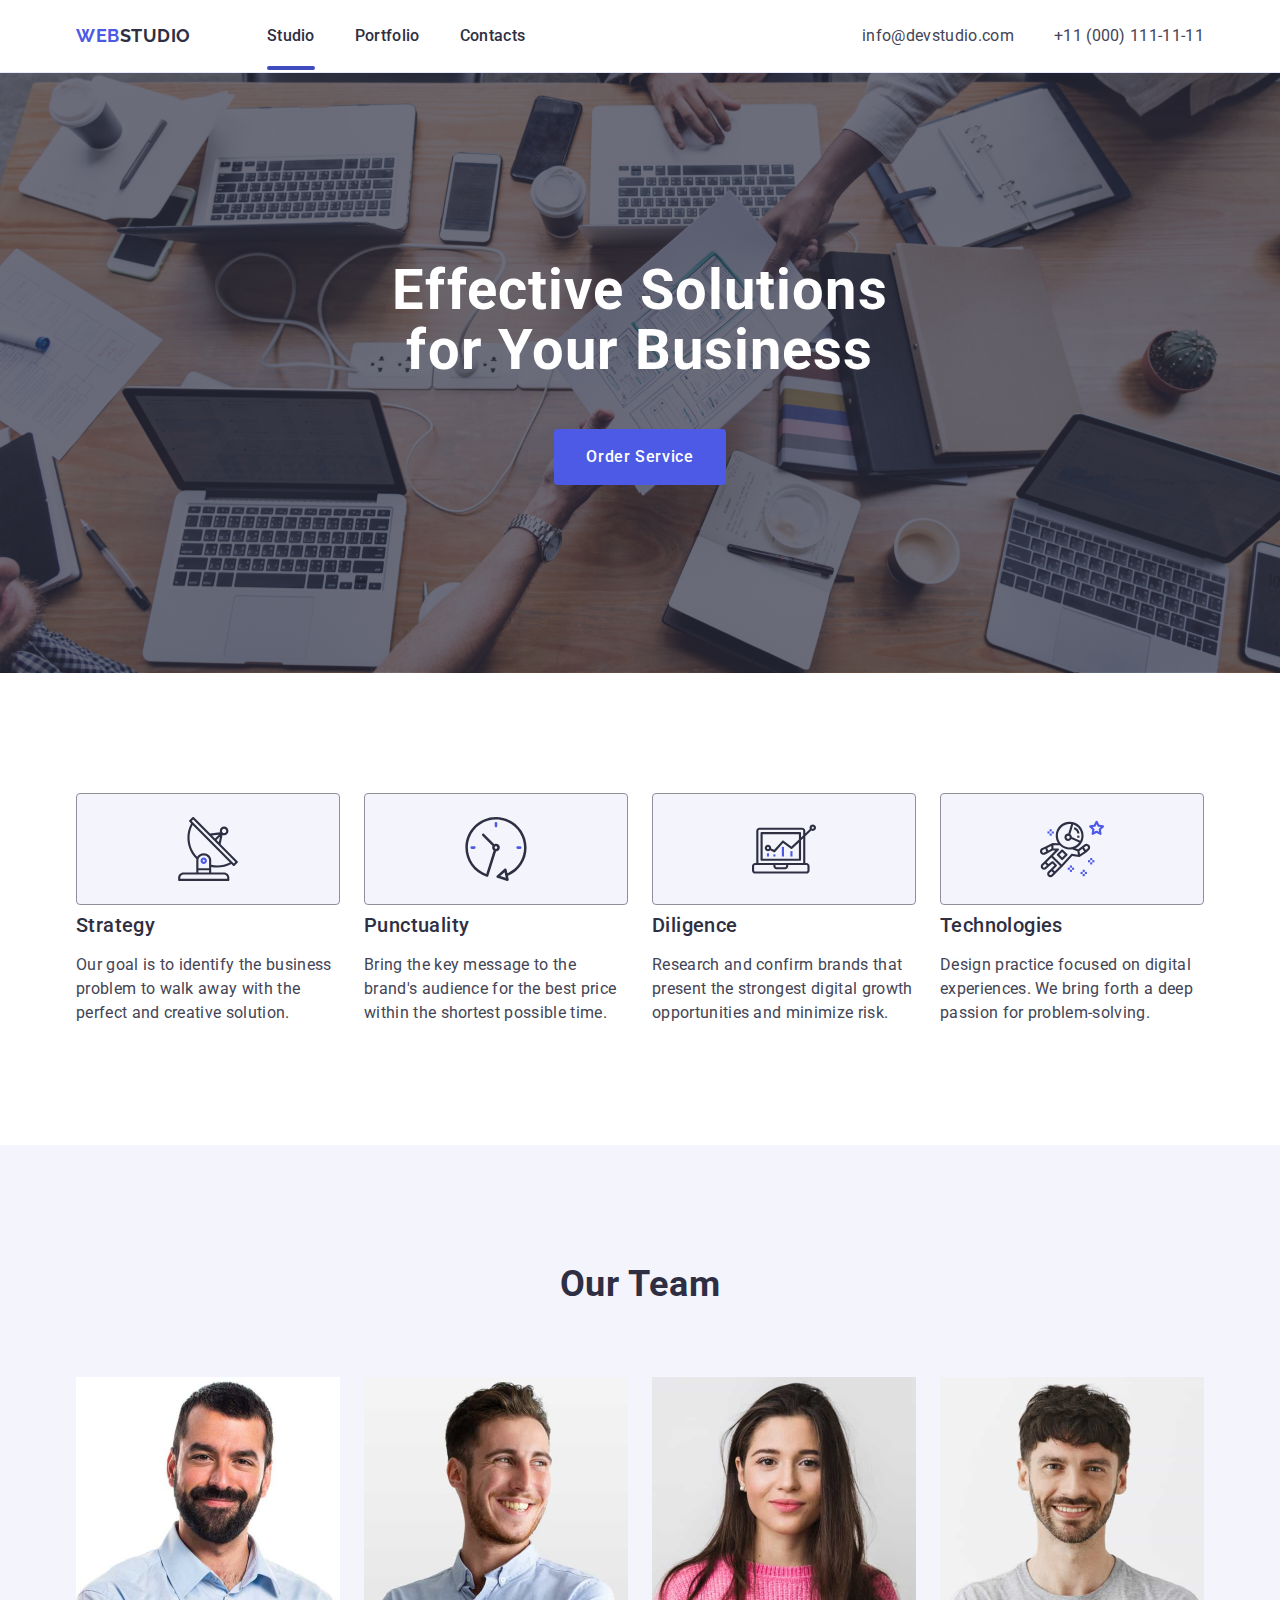
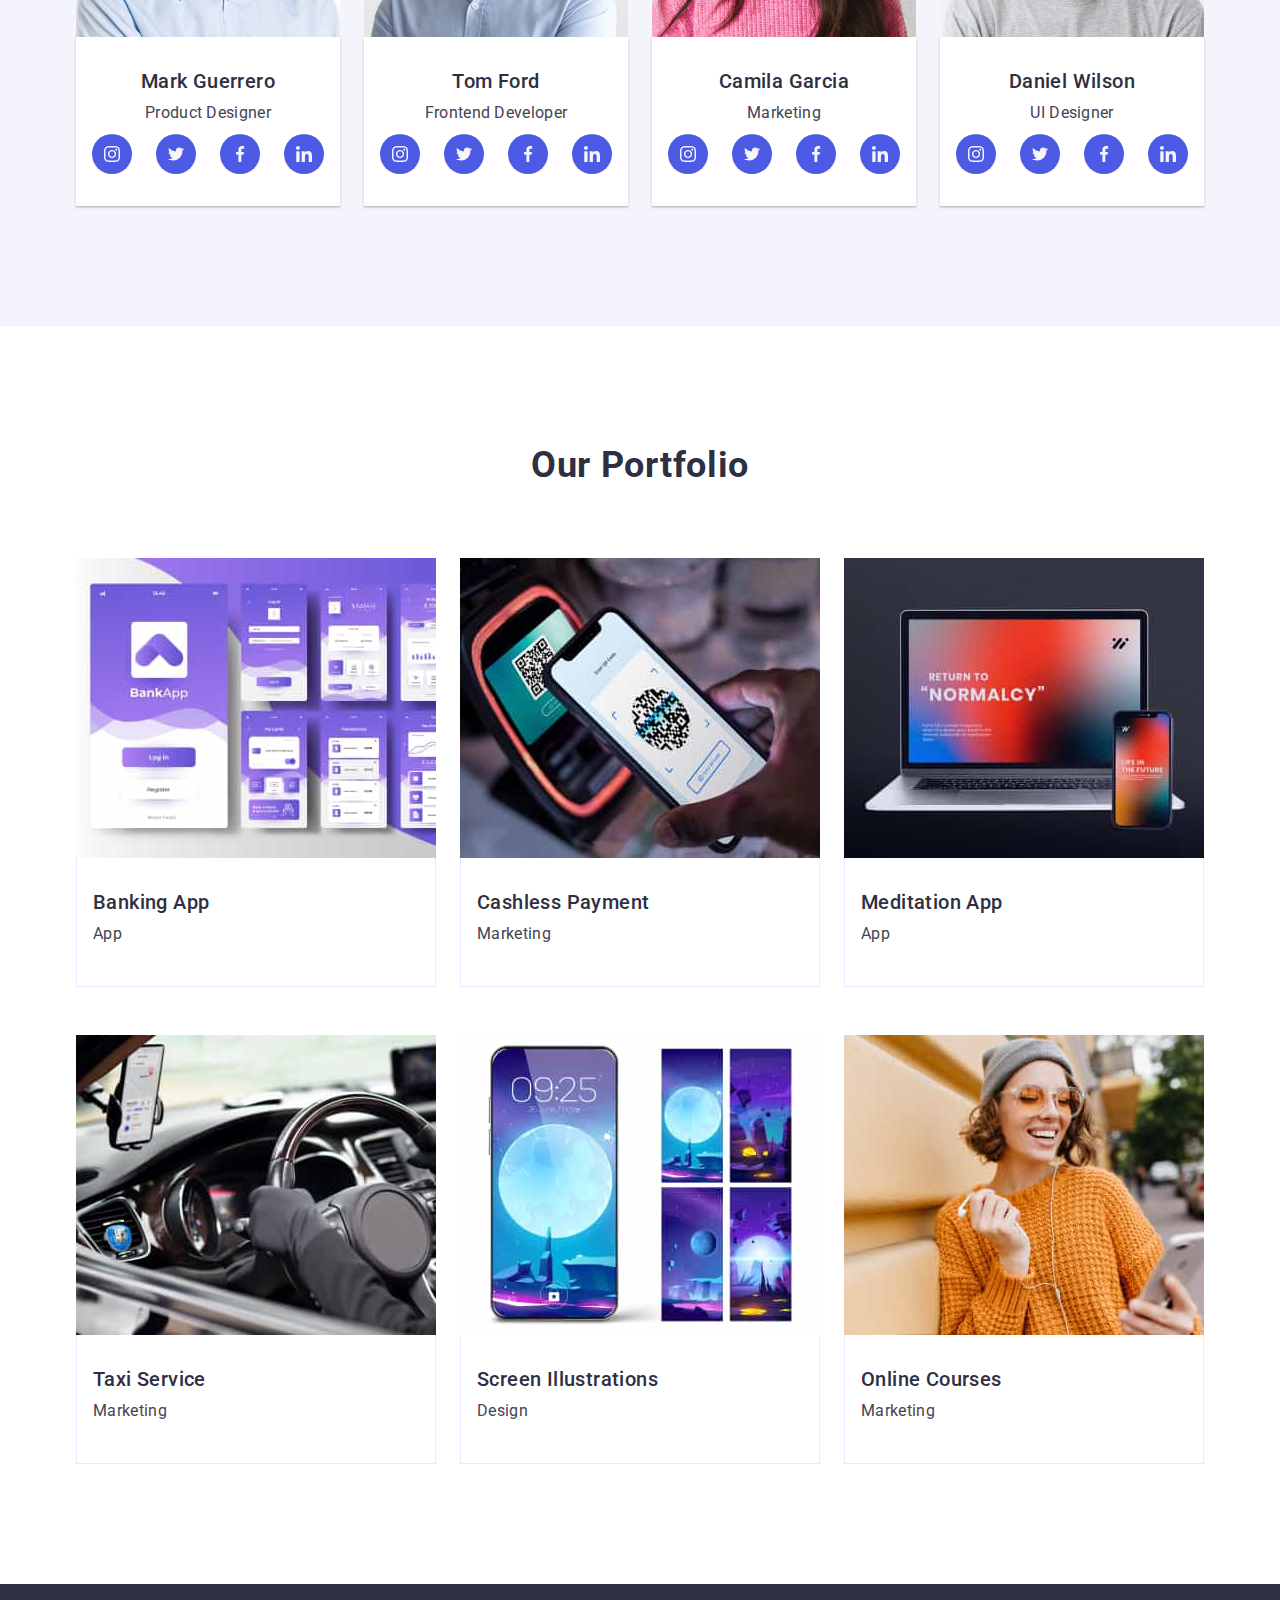
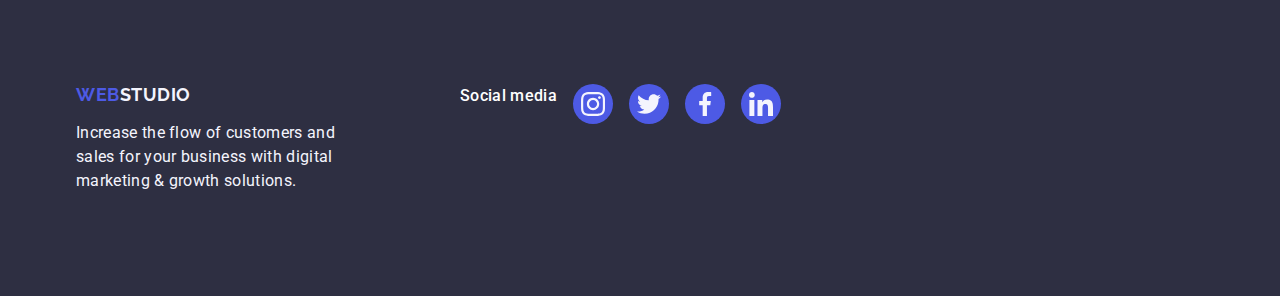
==== commit b9d717ae: "Third Commit" ====
--- a/index.html
+++ b/index.html
@@ -23,7 +23,7 @@
 			<nav class="top-header-navigation">
 				<a href="./index.html" class="logo">Web<span class="studio-logo-text">Studio</span></a>
 				<ul class="top-nav-list">
-					<li><a href="./index.html" class="top-nav-menu">Studio</a></li>
+					<li><a href="./index.html" class="top-nav-menu current">Studio</a></li>
 					<li><a href="" class="top-nav-menu">Portfolio</a></li>
 					<li><a href="" class="top-nav-menu">Contacts</a></li>
 				</ul>
@@ -399,7 +399,7 @@
 			</div>
 
 			<div class="bottom-socials">
-				<p>Social media</p>
+				<p class="bottom-socials-title">Social media</p>
 				<ul class="bottom-socials-list">
 					<li class="bottom-socials-list-element">
 						<a class="bottom-socials-link" href="https://www.instagram.com/" target="_blank">
--- a/css/styles.css
+++ b/css/styles.css
@@ -2,6 +2,22 @@
 ::before,
 ::after {
 	box-sizing: border-box;
+}
+
+.current {
+	position: relative;
+	color: #404bbf;
+}
+
+.current::after {
+	content: "";
+	background-color: #404bbf;
+	width: 100%;
+	height: 4px;
+	border-radius: 2px;
+	position: absolute;
+	left: 0;
+	bottom: -1px;
 }
 
 body {
@@ -48,6 +64,8 @@
 
 .top-header-bar {
 	border-bottom: 1px solid #e7e9fc;
+	box-shadow: 0px 2px 1px rgba(46, 47, 66, 0.08),
+		0px 1px 1px rgba(46, 47, 66, 0.16), 0px 1px 6px rgba(46, 47, 66, 0.08);
 }
 
 .top-header {
@@ -123,9 +141,13 @@
 	color: #2e2f42;
 	font-size: 16px;
 	font-weight: 500;
-	letter-spacing: 0.02em;
-	line-height: 24px;
+	line-height: 1.5;
+	letter-spacing: 0.02em;
+	text-decoration: none;
+	font-style: normal;
 	padding: 24px 0;
+	position: relative;
+	transition: color 250ms cubic-bezier(0.4, 0, 0.2, 1);
 }
 
 .contact {
@@ -157,14 +179,14 @@
 	letter-spacing: 0.02em;
 	padding: 188px 0;
 	background-image: linear-gradient(
-			to bottom,
 			rgba(46, 47, 66, 0.7),
 			rgba(46, 47, 66, 0.7)
 		),
 		url(/images/people-office.png);
-
 	background-repeat: no-repeat;
 	background-position: center;
+	max-width: 1440px;
+	background-size: cover;
 }
 
 .main-text {
@@ -194,6 +216,7 @@
 	margin: 0 auto;
 	padding: 16px 32px;
 	min-width: 169px;
+	transition: background-color 250ms cubic-bezier(0.4, 0, 0.2, 1);
 }
 
 .order-button:hover {
@@ -316,6 +339,8 @@
 .team-section-member {
 	margin: 0;
 	padding: 32px 0;
+	box-shadow: 0px 1px 6px rgba(46, 47, 66, 0.08),
+		0px 1px 1px rgba(46, 47, 66, 0.16), 0px 2px 1px rgba(46, 47, 66, 0.08);
 }
 
 .team-section-name-header {
@@ -390,6 +415,8 @@
 
 .portfolio-section-list-element:hover .portfolio-section-image-overlay {
 	transform: translateY(0);
+	box-shadow: 0 2px 1px 0 rgba(46, 47, 66, 0.08),
+		0 1px 1px 0 rgba(46, 47, 66, 0.16), 0 1px 6px 0 rgba(46, 47, 66, 0.08);
 }
 
 .portfolio-section-type {
@@ -408,6 +435,13 @@
 
 .portfolio-section-list-element {
 	width: calc((100% - 48px) / 3);
+	transition: box-shadow 250ms cubic-bezier(0.4, 0, 0.2, 1);
+}
+
+.portfolio-section-list-element:hover,
+.portfolio-section-list-element:focus {
+	box-shadow: 0 2px 1px 0 rgba(46, 47, 66, 0.08),
+		0 1px 1px 0 rgba(46, 47, 66, 0.16), 0 1px 6px 0 rgba(46, 47, 66, 0.08);
 }
 
 .portfolio-section-header {
@@ -514,6 +548,8 @@
 
 .bottom-socials-link-icon {
 	fill: #f4f4fd;
+	width: 24px;
+	height: 24px;
 }
 
 .bottom-socials-link:hover,
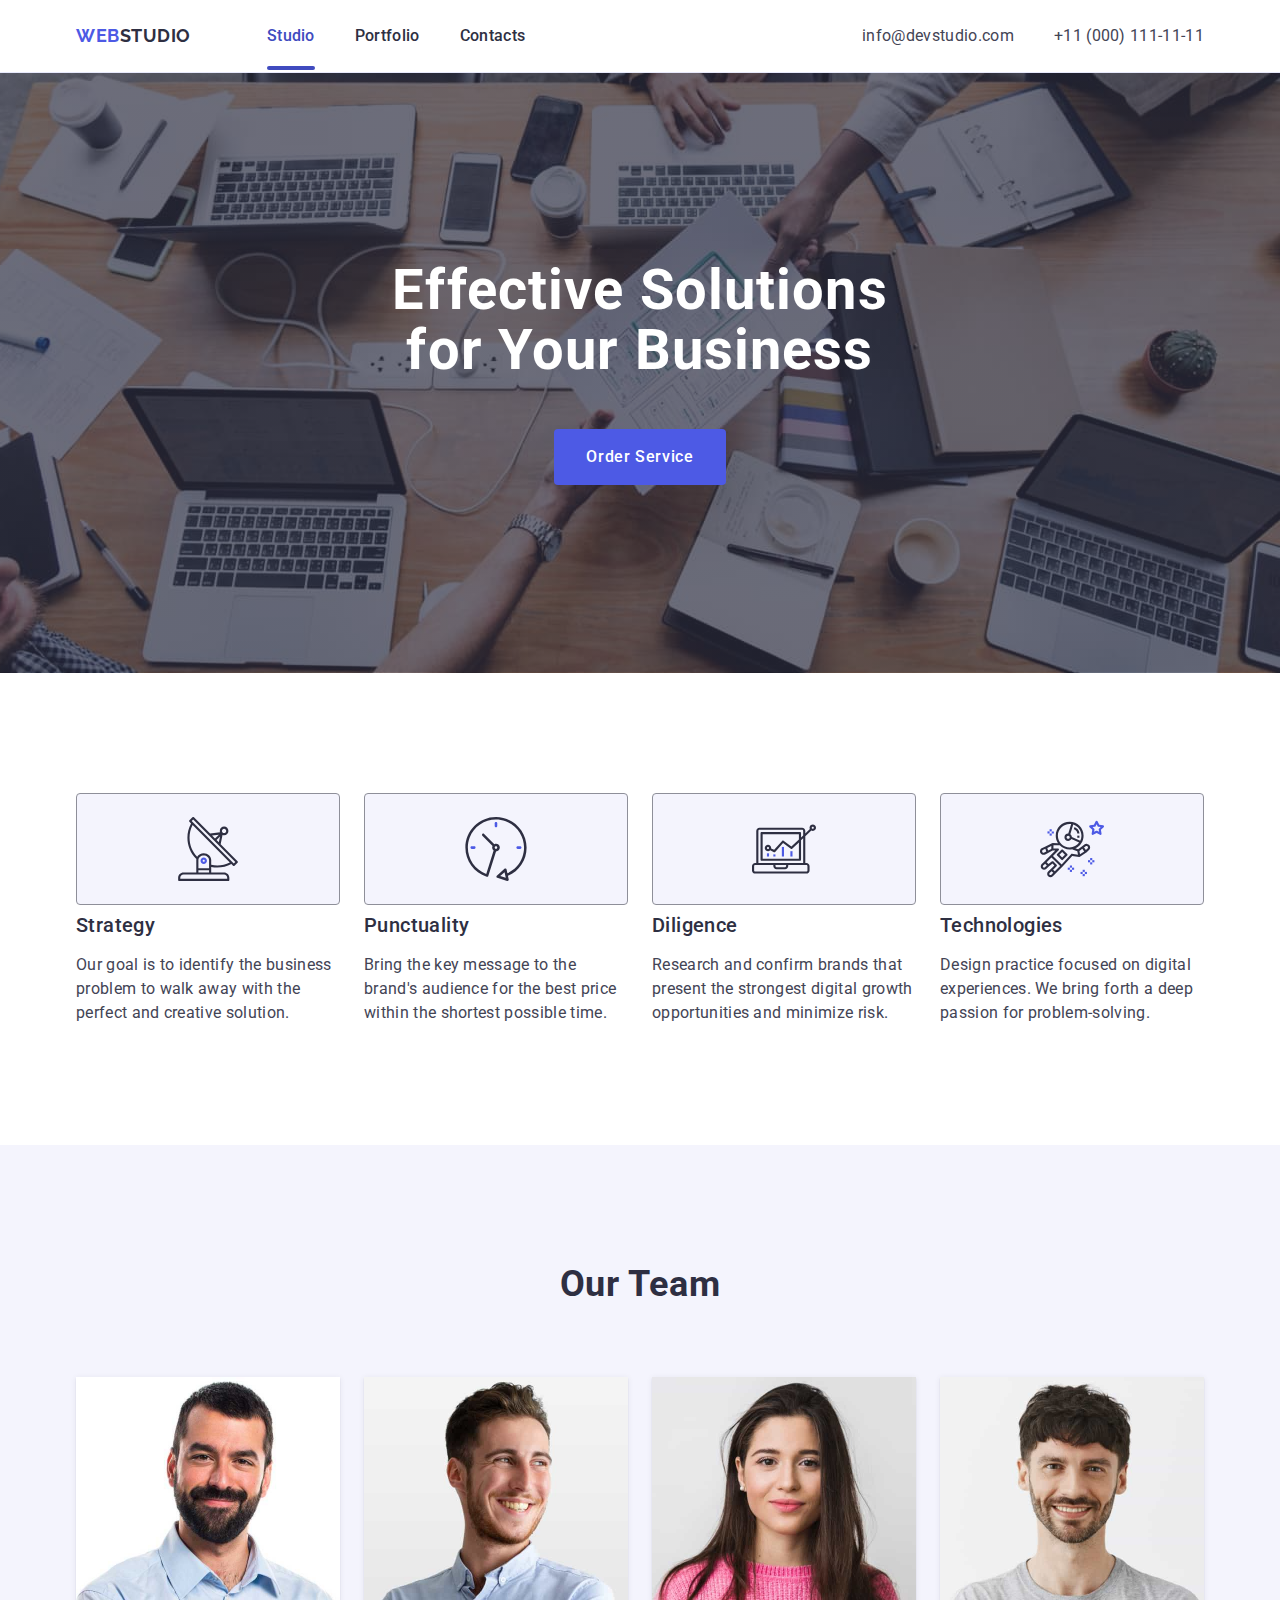
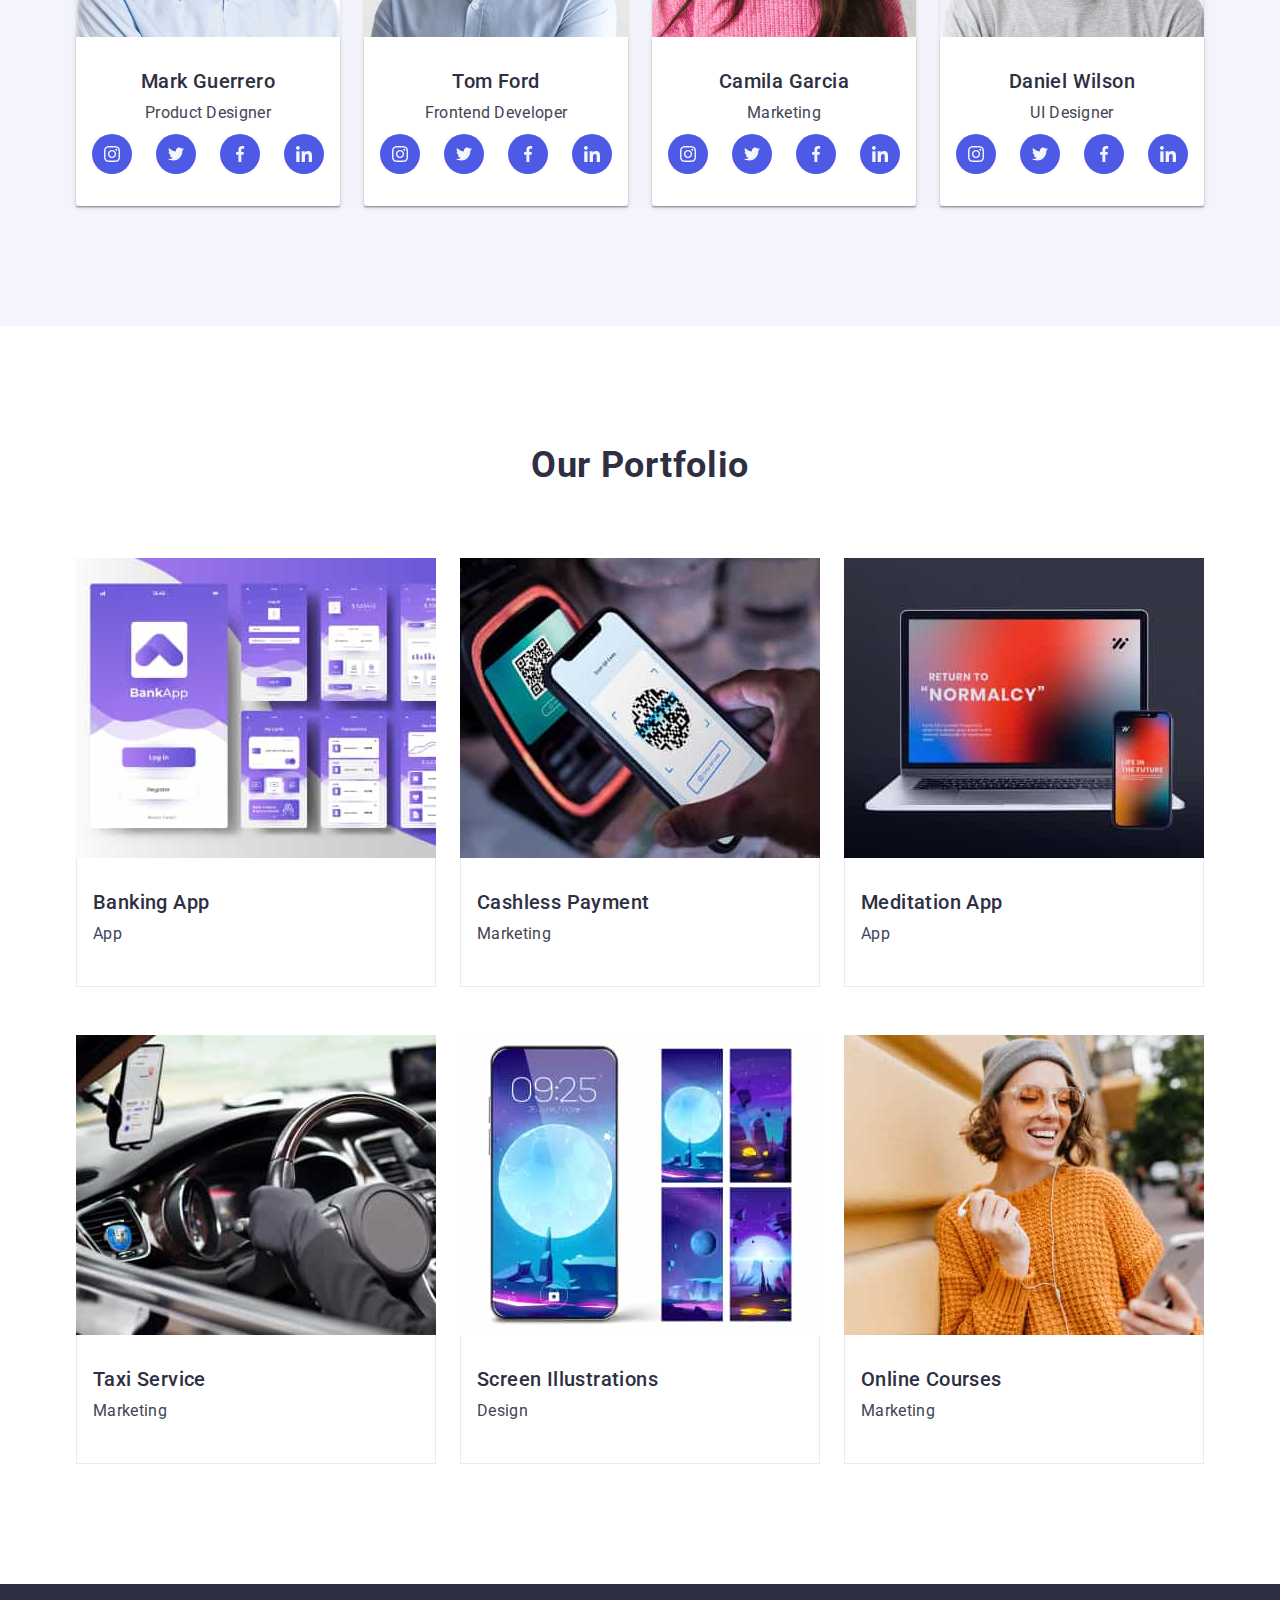
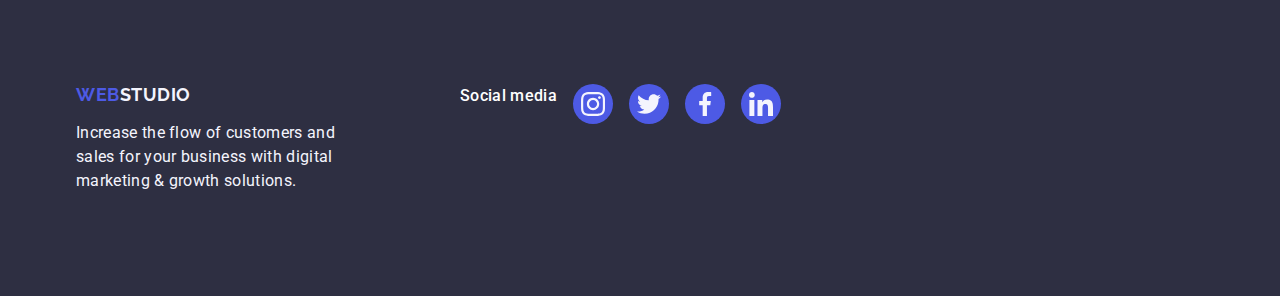
==== commit 01bc3a60: "Last(?) Commit" ====
--- a/index.html
+++ b/index.html
@@ -403,28 +403,28 @@
 				<ul class="bottom-socials-list">
 					<li class="bottom-socials-list-element">
 						<a class="bottom-socials-link" href="https://www.instagram.com/" target="_blank">
-							<svg class="bottom-socials-link-icon" width="16" height="16">
+							<svg class="bottom-socials-link-icon" width="24" height="24">
 								<use href="./images/icons.svg#icon-instagram-2"></use>
 							</svg>
 						</a>
 					</li>
 					<li class="bottom-socials-list-element">
 						<a class="bottom-socials-link" href="https://www.twitter.com/" target="_blank">
-							<svg class="bottom-socials-link-icon" width="16" height="16">
+							<svg class="bottom-socials-link-icon" width="24" height="24">
 								<use href="./images/icons.svg#icon-twitter-1"></use>
 							</svg>
 						</a>
 					</li>
 					<li class="bottom-socials-list-element">
 						<a class="bottom-socials-link" href="https://www.facebook.com/" target="_blank">
-							<svg class="bottom-socials-link-icon" width="16" height="16">
+							<svg class="bottom-socials-link-icon" width="24" height="24">
 								<use href="./images/icons.svg#icon-facebook-1"></use>
 							</svg>
 						</a>
 					</li>
 					<li class="bottom-socials-list-element">
 						<a class="bottom-socials-link" href="https://www.linkedin.com/" target="_blank">
-							<svg class="bottom-socials-link-icon" width="16" height="16">
+							<svg class="bottom-socials-link-icon" width="24" height="24">
 								<use href="./images/icons.svg#icon-linkedin-1"></use>
 							</svg>
 						</a>
--- a/css/styles.css
+++ b/css/styles.css
@@ -2,22 +2,6 @@
 ::before,
 ::after {
 	box-sizing: border-box;
-}
-
-.current {
-	position: relative;
-	color: #404bbf;
-}
-
-.current::after {
-	content: "";
-	background-color: #404bbf;
-	width: 100%;
-	height: 4px;
-	border-radius: 2px;
-	position: absolute;
-	left: 0;
-	bottom: -1px;
 }
 
 body {
@@ -152,6 +136,7 @@
 
 .contact {
 	font-style: normal;
+	transition: color 250ms cubic-bezier(0.4, 0, 0.2, 1);
 }
 
 .contact-list {
@@ -182,7 +167,7 @@
 			rgba(46, 47, 66, 0.7),
 			rgba(46, 47, 66, 0.7)
 		),
-		url(/images/people-office.png);
+		url(/images/people-office.jpg);
 	background-repeat: no-repeat;
 	background-position: center;
 	max-width: 1440px;
@@ -332,7 +317,8 @@
 .team-section-list-element {
 	background-color: #fff;
 	border-radius: 0 0 4px 4px;
-	box-shadow: 0 2px 1px 0 #2e2f4214 0 1px 1px 0 #2e2f4229 0 1px 6px 0 #2e2f4214;
+	box-shadow: 0px 1px 6px rgba(46, 47, 66, 0.08),
+		0px 1px 1px rgba(46, 47, 66, 0.16), 0px 2px 1px rgba(46, 47, 66, 0.08);
 	text-align: center;
 }
 
@@ -556,3 +542,19 @@
 .bottom-socials-link:focus {
 	background-color: #31d0aa;
 }
+
+.current {
+	position: relative;
+	color: #404bbf;
+}
+
+.current::after {
+	content: "";
+	background-color: #404bbf;
+	width: 100%;
+	height: 4px;
+	border-radius: 2px;
+	position: absolute;
+	left: 0;
+	bottom: -1px;
+}
